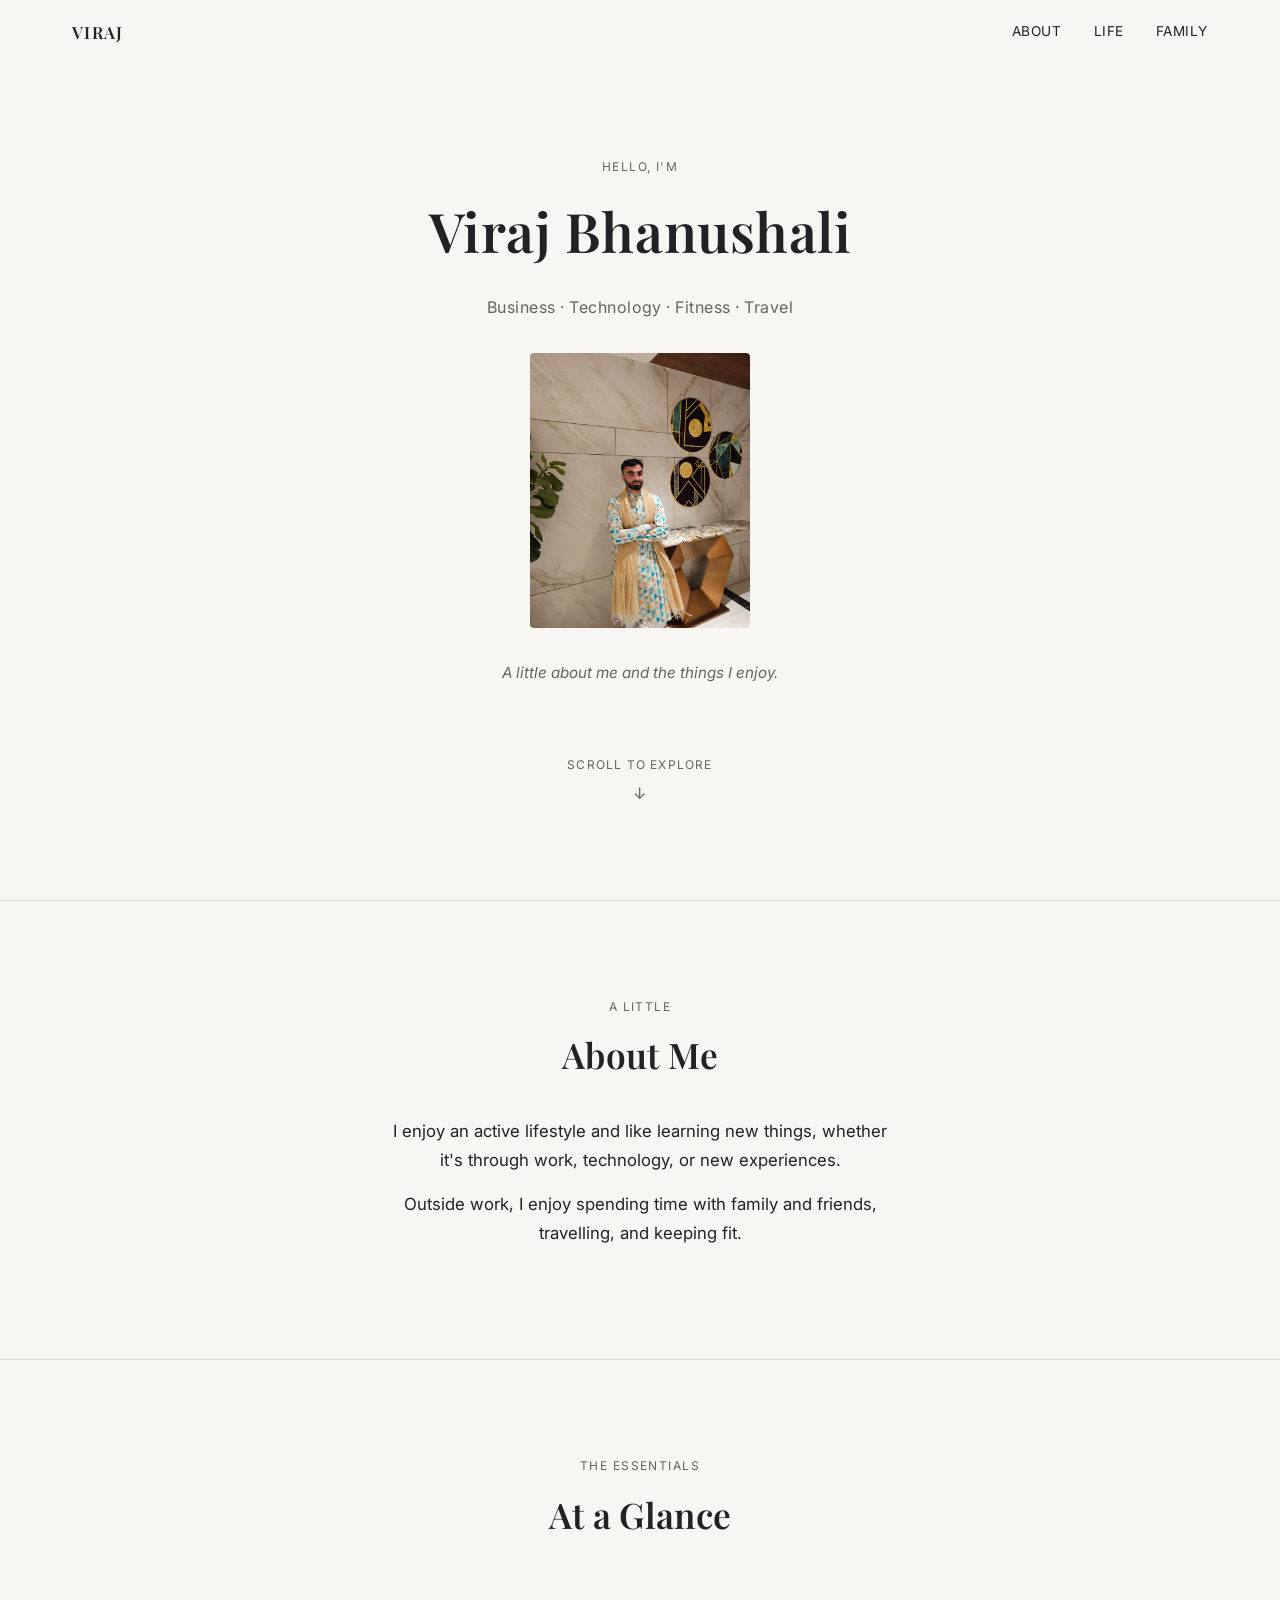
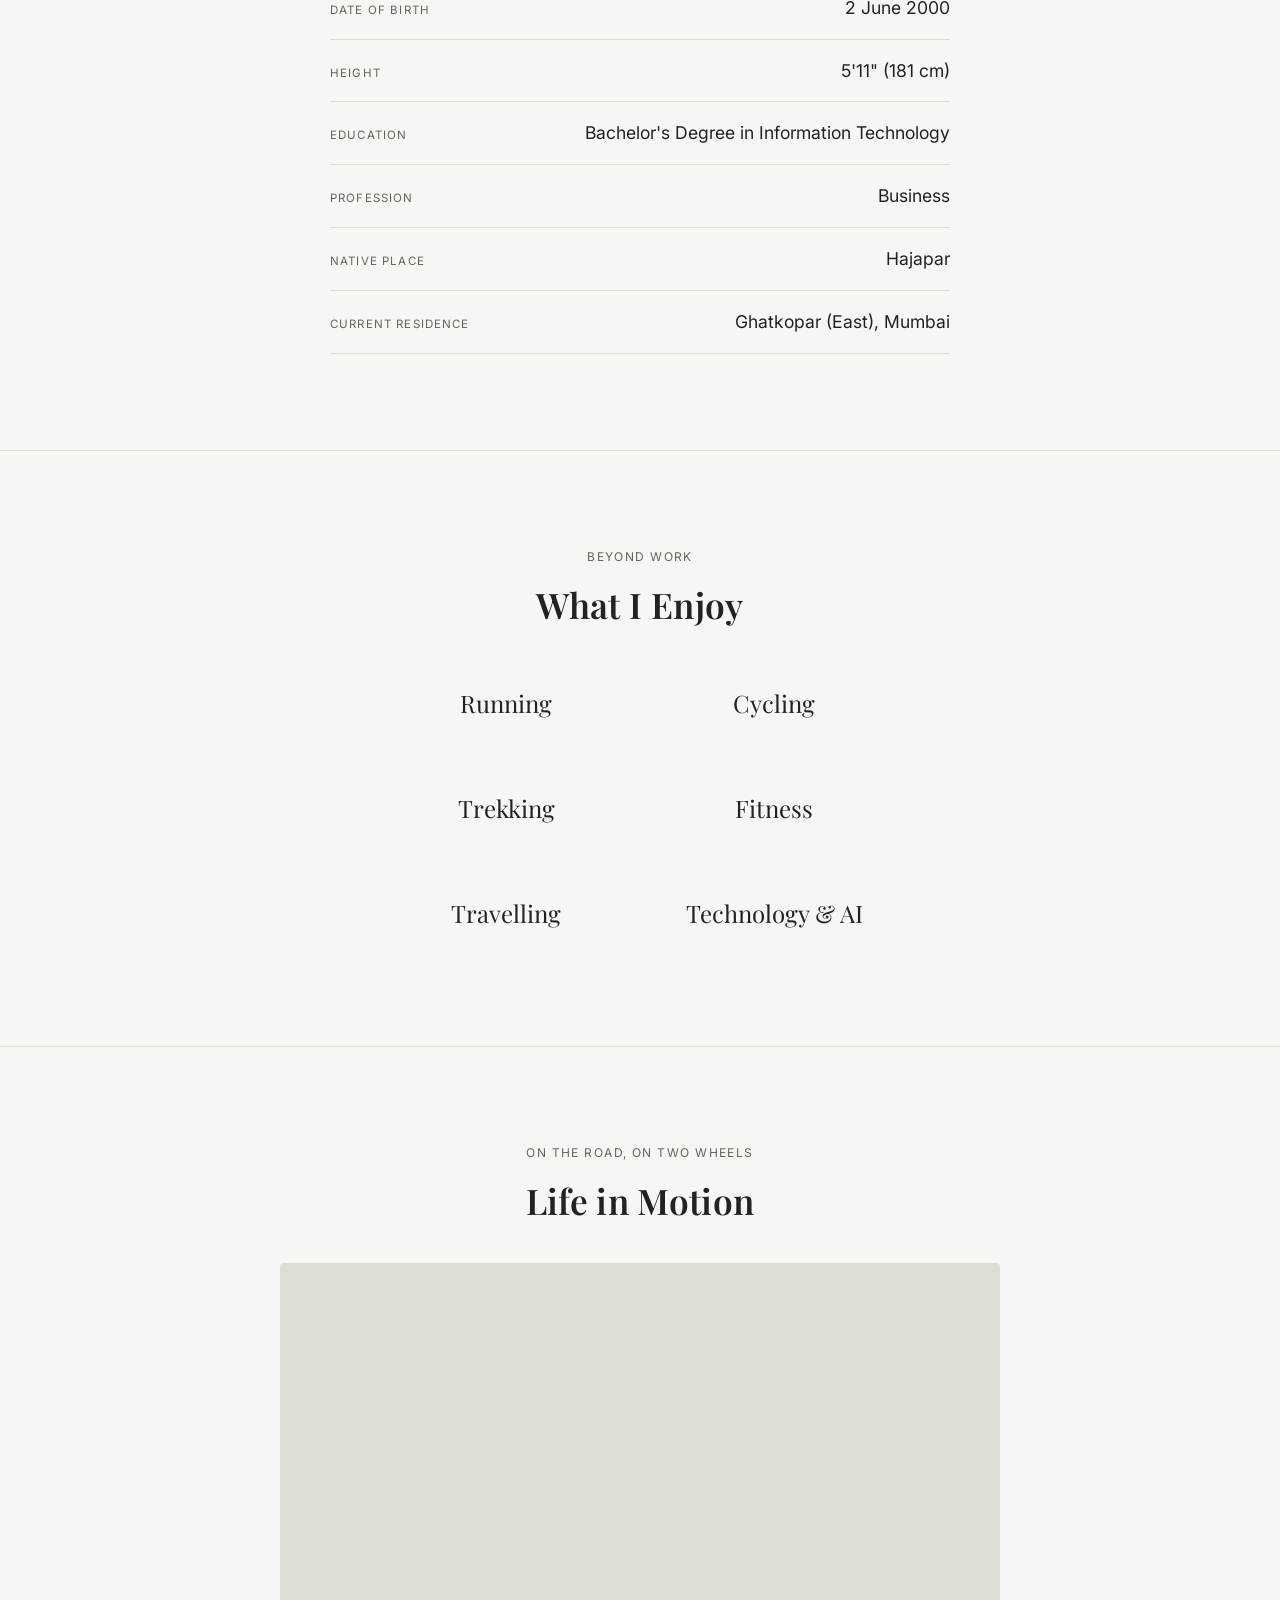
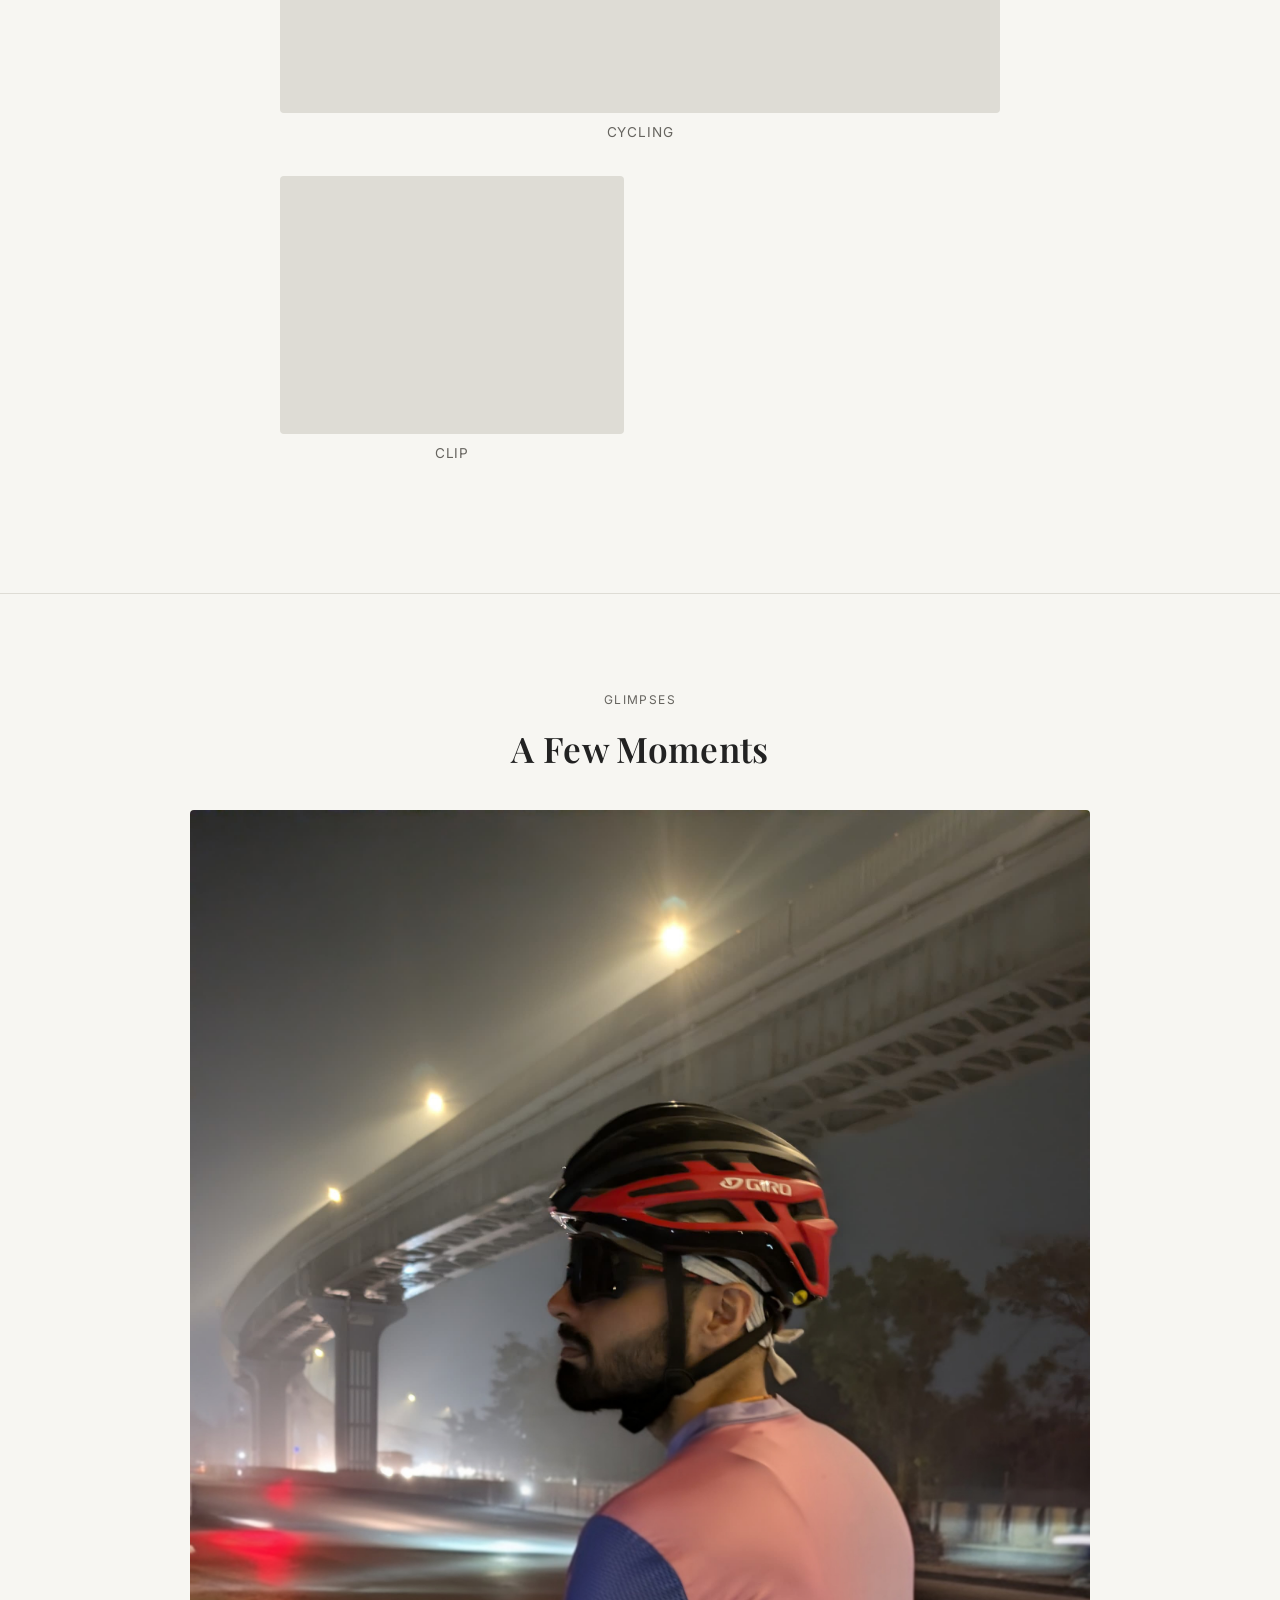
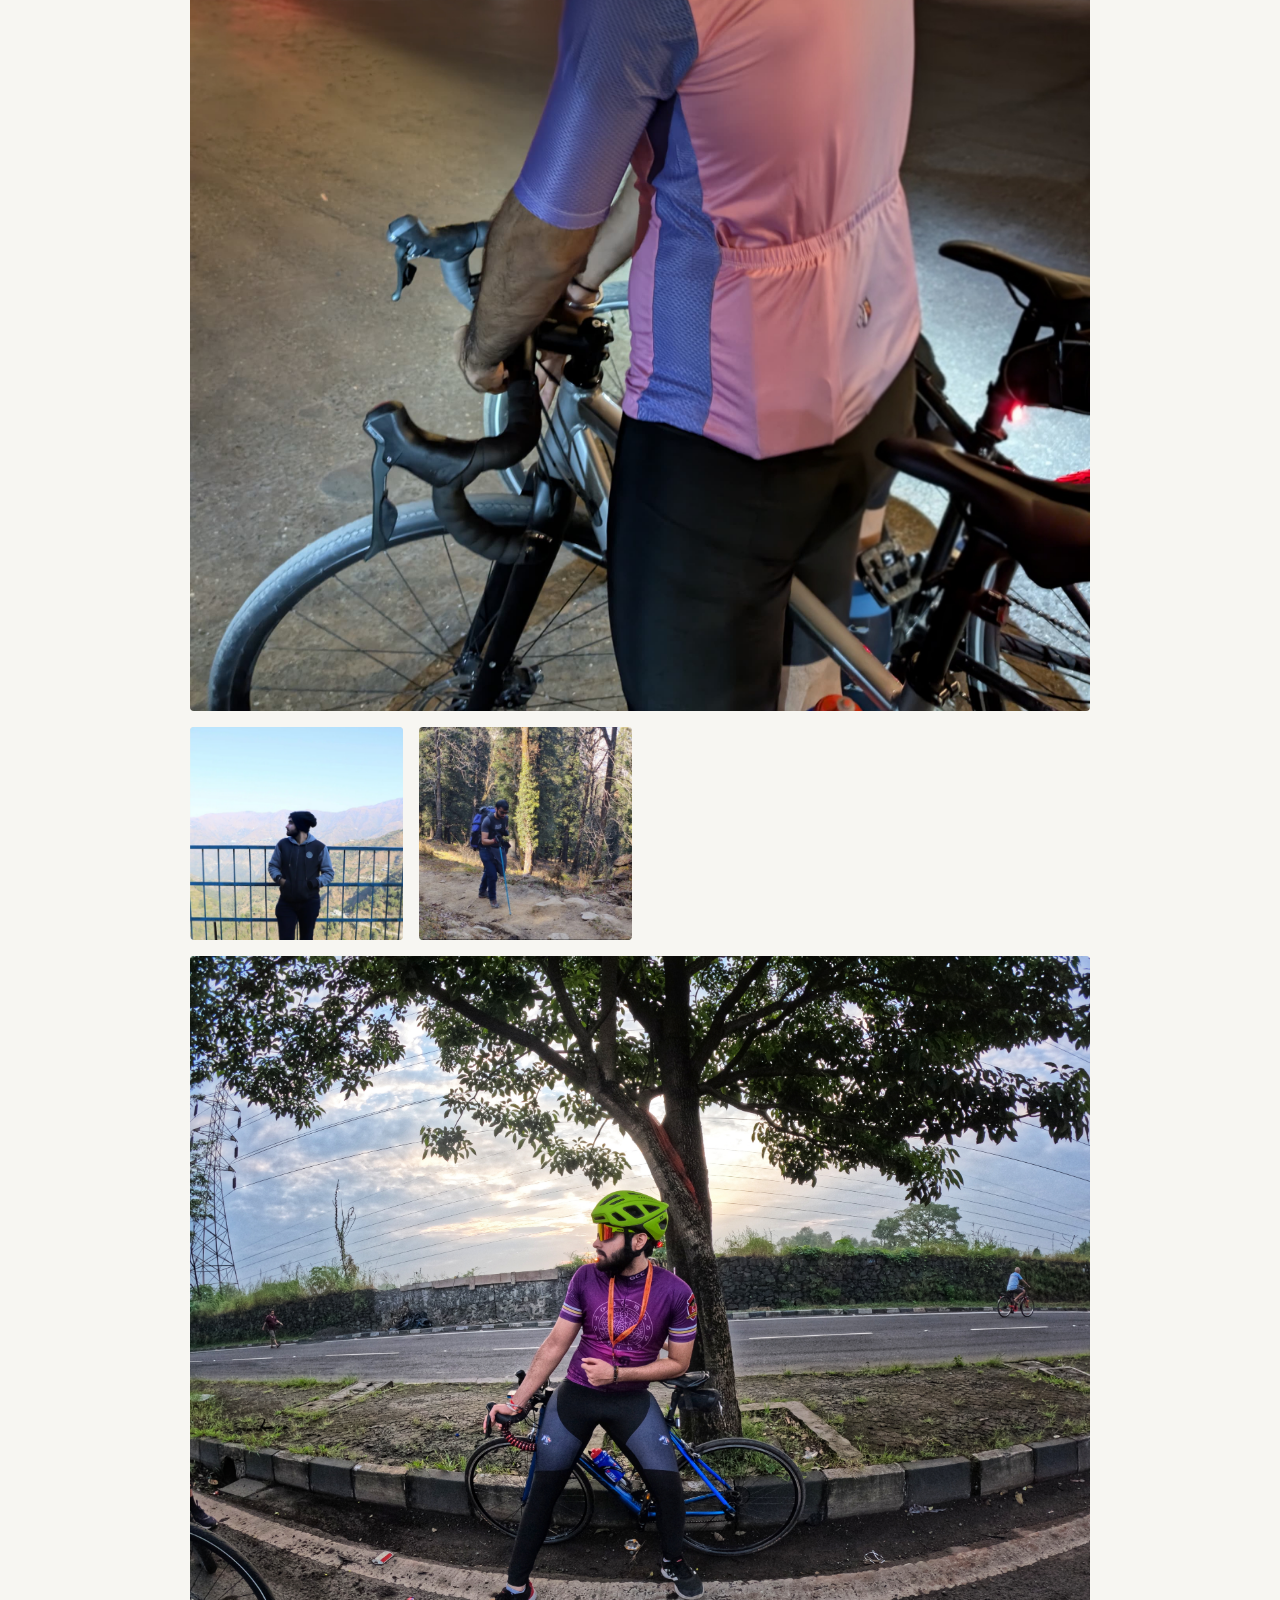
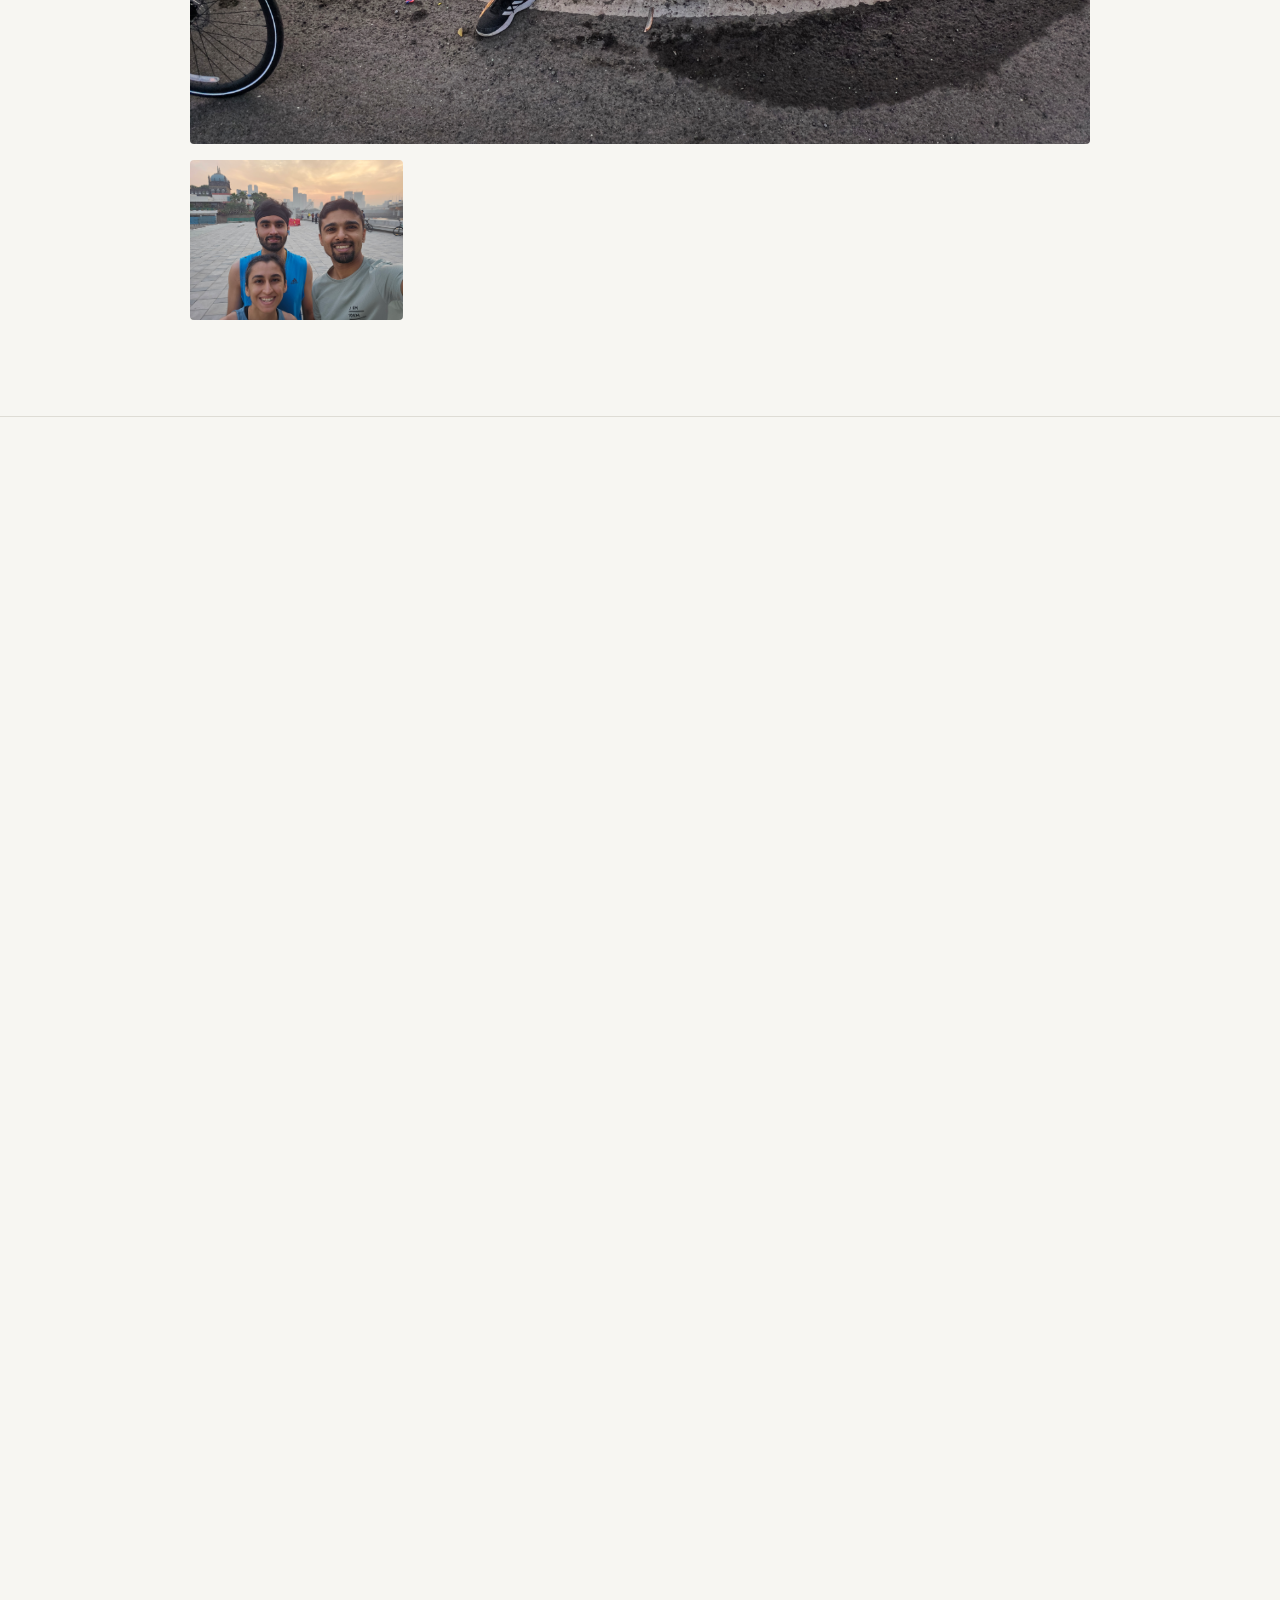
==== index.html @ 055133f6 "Add personal profile site with visitor logging functionality - Created index.html for the main struc" ====
<!DOCTYPE html>
<html lang="en">
<head>
<meta charset="UTF-8">
<meta name="viewport" content="width=device-width, initial-scale=1.0">
<title>Viraj Bhanushali</title>
<meta name="description" content="Viraj Bhanushali — a little about me, what I enjoy, and my family.">

<!-- Google Fonts -->
<link rel="preconnect" href="https://fonts.googleapis.com">
<link rel="preconnect" href="https://fonts.gstatic.com" crossorigin>
<link href="https://fonts.googleapis.com/css2?family=Playfair+Display:wght@500;600;700&family=Inter:wght@400;500;600&display=swap" rel="stylesheet">

<link rel="stylesheet" href="style.css">
</head>
<body>

<!-- ================= NAV ================= -->
<header class="nav" id="nav">
  <div class="nav-inner">
    <a href="#home" class="nav-name">VIRAJ</a>

    <nav class="nav-links" id="navLinks">
      <a href="#about">About</a>
      <a href="#life">Life</a>
      <a href="#family">Family</a>
    </nav>

    <button class="nav-toggle" id="navToggle" aria-label="Open menu" aria-expanded="false">
      <span></span>
      <span></span>
      <span></span>
    </button>
  </div>
</header>

<main>

  <!-- ================= HERO ================= -->
  <section class="hero" id="home">
    <div class="hero-inner fade-in">
      <p class="eyebrow">Hello, I'm</p>
      <h1>Viraj Bhanushali</h1>
      <p class="hero-tagline">Business &middot; Technology &middot; Fitness &middot; Travel</p>

      <div class="hero-photo">
        <img src="assets/images/File_004.jpg" alt="Viraj " loading="eager">
      </div>

      <p class="hero-subline">A little about me and the things I enjoy.</p>

      <a href="#about" class="scroll-cue" aria-label="Scroll to explore">
        <span>Scroll to explore</span>
        <span class="scroll-arrow">&#8595;</span>
      </a>
    </div>
  </section>

  <!-- ================= ABOUT ME ================= -->
  <section class="section about" id="about">
    <div class="section-inner narrow fade-in">
      <p class="eyebrow">A little</p>
      <h2>About Me</h2>

      <p class="about-text">
        I enjoy an active lifestyle and like learning new things, whether it's through
        work, technology, or new experiences.
      </p>
      <p class="about-text">
        Outside work, I enjoy spending time with family and friends, travelling, and
        keeping fit.
      </p>
    </div>
  </section>

  <!-- ================= AT A GLANCE ================= -->
  <section class="section glance" id="glance">
    <div class="section-inner fade-in">
      <p class="eyebrow">The essentials</p>
      <h2>At a Glance</h2>

      <dl class="glance-list">
        <div class="glance-row">
          <dt>Date of Birth</dt>
          <dd>2 June 2000</dd>
        </div>
        <div class="glance-row">
          <dt>Height</dt>
          <dd>5'11" (181 cm)</dd>
        </div>
        <div class="glance-row">
          <dt>Education</dt>
          <dd>Bachelor's Degree in Information Technology</dd>
        </div>
        <div class="glance-row">
          <dt>Profession</dt>
          <dd>Business</dd>
        </div>
        <div class="glance-row">
          <dt>Native Place</dt>
          <dd>Hajapar</dd>
        </div>
        <div class="glance-row">
          <dt>Current Residence</dt>
          <dd>Ghatkopar (East), Mumbai</dd>
        </div>
      </dl>
    </div>
  </section>

  <!-- ================= WHAT I ENJOY ================= -->
  <section class="section enjoy" id="enjoy">
    <div class="section-inner fade-in">
      <p class="eyebrow">Beyond work</p>
      <h2>What I Enjoy</h2>

      <ul class="enjoy-grid">
        <li>Running</li>
        <li>Cycling</li>
        <li>Trekking</li>
        <li>Fitness</li>
        <li>Travelling</li>
        <li>Technology &amp; AI</li>
      </ul>
    </div>
  </section>

  <!-- ================= LIFE IN MOTION ================= -->
  <section class="section life" id="life">
    <div class="section-inner fade-in">
      <p class="eyebrow">On the road, on two wheels</p>
      <h2>Life in Motion</h2>

      <div class="video-featured">
        <video class="video-player" muted loop playsinline preload="metadata"
               poster="assets/images/moment-1.jpg">
          <source src="assets/videos/File_016.mp4" type="video/mp4">
        </video>
      </div>
      <p class="video-caption">Cycling</p>

      <div class="video-grid">
        <div class="video-item">
          <video class="video-player" muted loop playsinline preload="metadata"
                 poster="assets/images/moment-2.jpg">
            <source src="assets/videos/File_008.mp4" type="video/mp4">
          </video>
          <p class="video-caption"> Clip</p>
        </div>
        <!-- <div class="video-item">
          <video class="video-player" muted loop playsinline preload="metadata"
                 poster="assets/images/moment-3.jpg">
            <source src="assets/videos/cycling-3.mp4" type="video/mp4">
          </video>
          <p class="video-caption">Ride / Clip</p>
        </div> -->
      </div>
    </div>
  </section>

  <!-- ================= A FEW MOMENTS ================= -->
  <section class="section moments" id="moments">
    <div class="section-inner fade-in">
      <p class="eyebrow">Glimpses</p>
      <h2>A Few Moments</h2>

      <div class="moments-grid">
        <div class="moment moment-large">
          <img src="assets/images/File_013.jpg" alt="A moment from cycling" loading="lazy">
        </div>
        <div class="moment">
          <img src="assets/images/File_014.jpg" alt="A moment" loading="lazy">
        </div>
        <div class="moment">
          <img src="assets/images/File_015.jpg" alt="A moment from trekking" loading="lazy">
        </div>
        <div class="moment moment-wide">
          <img src="assets/images/File_009.jpeg" alt="A moment from cycling" loading="lazy">
        </div>
        <div class="moment">
          <img src="assets/images/File_003.jpg" alt="A moment" loading="lazy">
        </div>
        <!-- <div class="moment">
          <img src="assets/images/moment-6.jpg" alt="A moment" loading="lazy">
        </div> -->
      </div>
    </div>
  </section>

  <!-- ================= FAMILY ================= -->
  <section class="section family" id="family">
    <div class="section-inner narrow fade-in">
      <p class="eyebrow">The people I come from</p>
      <h2>Family</h2>

      <div class="family-photo">
        <img src="assets/images/File_012.jpg" alt="With my siblings" loading="lazy">
      </div>

      <div class="family-group">
        <p class="family-label">Parents</p>
        <p class="family-name">Rajendra Monji Hurbada</p>
        <p class="family-relation">Father</p>
        <p class="family-name">Rupal Rajendra Hurbada</p>
        <p class="family-relation">Mother</p>
      </div>

      <div class="family-group">
        <p class="family-label">Siblings</p>
        <p class="family-name">Dr. Vidhi Navin Shridhar</p>
        <p class="family-relation">Elder Sister</p>
        <p class="family-name">Captain Navin Sridhar</p>
        <p class="family-relation">Brother In Law</p>
        <p class="family-name">Viral Rajendra Bhanushali</p>
        <p class="family-relation">Twin Brother</p>
      </div>

      <!-- <div class="family-photo family-photo-small">
        <img src="assets/images/siblings-2.jpg" alt="With my siblings" loading="lazy">
      </div> -->
    </div>
  </section>

  <!-- ================= FAMILY BACKGROUND ================= -->
  <section class="section background" id="background">
    <div class="section-inner narrow fade-in">
      <p class="eyebrow">Roots</p>
      <h2>Family Background</h2>

      <div class="background-group">
        <p class="family-label">Paternal Grandfather</p>
        <p class="family-name">Monji Meghji Hurbada</p>
      </div>

      <div class="background-group">
        <p class="family-label">Maternal Grandfather</p>
        <p class="family-name">Kantibhai Jethabhai Dama</p>
        <p class="family-relation">(Jakhaw)</p>
      </div>
    </div>
  </section>

</main>

<!-- ================= CLOSING ================= -->
<footer class="closing" id="closing">
  <div class="section-inner narrow fade-in">
    <p class="closing-name">Viraj Hurbada</p>
    <p class="closing-tagline">Business &middot; Technology &middot; Fitness</p>
    <p class="closing-thanks">Thank you for visiting.</p>
  </div>
</footer>

<script src="script.js"></script>
</body>
</html>
---- style.css ----
/* ==========================================================================
   Viraj Hurbada — personal profile site
   Palette, type and spacing follow the brief exactly: warm off-white,
   charcoal text, muted olive accent, Playfair Display + Inter.
   ========================================================================== */

:root {
  --bg: #F7F6F2;
  --text-primary: #222222;
  --text-secondary: #66645F;
  --border: #DEDCD5;
  --accent: #6F7565;

  --font-heading: 'Playfair Display', serif;
  --font-body: 'Inter', sans-serif;

  --max-width: 1200px;
  --max-width-narrow: 680px;

  --space-xs: 0.5rem;
  --space-sm: 1rem;
  --space-md: 2rem;
  --space-lg: 4rem;
  --space-xl: 6rem;
}

* {
  box-sizing: border-box;
}

html {
  scroll-behavior: smooth;
}

body {
  margin: 0;
  overflow-x: hidden;
  background: var(--bg);
  color: var(--text-primary);
  font-family: var(--font-body);
  font-size: 16px;
  line-height: 1.7;
  -webkit-font-smoothing: antialiased;
}

img, video {
  max-width: 100%;
  display: block;
}

a {
  color: inherit;
  text-decoration: none;
}

h1, h2, h3 {
  font-family: var(--font-heading);
  font-weight: 600;
  margin: 0;
  letter-spacing: 0.01em;
}

.eyebrow {
  font-family: var(--font-body);
  font-size: 0.75rem;
  letter-spacing: 0.12em;
  text-transform: uppercase;
  color: var(--text-secondary);
  margin: 0 0 var(--space-xs);
}

.section-inner {
  max-width: var(--max-width);
  margin: 0 auto;
  padding: var(--space-xl) var(--space-md);
  text-align: center;
}

.section-inner.narrow {
  max-width: var(--max-width-narrow);
}

/* Respect reduced motion preference */
@media (prefers-reduced-motion: reduce) {
  html { scroll-behavior: auto; }
  .fade-in { opacity: 1 !important; transform: none !important; }
}

/* ==========================================================================
   Fade-in on scroll
   ========================================================================== */

.fade-in {
  opacity: 0;
  transform: translateY(16px);
  transition: opacity 0.8s ease, transform 0.8s ease;
}

.fade-in.is-visible {
  opacity: 1;
  transform: none;
}

/* ==========================================================================
   Navigation
   ========================================================================== */

.nav {
  position: fixed;
  top: 0;
  left: 0;
  right: 0;
  z-index: 100;
  background: transparent;
  border-bottom: 1px solid transparent;
  transition: background 0.3s ease, border-color 0.3s ease;
}

.nav.is-scrolled {
  background: rgba(247, 246, 242, 0.92);
  backdrop-filter: blur(6px);
  border-bottom: 1px solid var(--border);
}

.nav-inner {
  max-width: var(--max-width);
  margin: 0 auto;
  padding: 1.1rem max(var(--space-md), env(safe-area-inset-right)) 1.1rem max(var(--space-md), env(safe-area-inset-left));
  display: flex;
  align-items: center;
  justify-content: space-between;
}

.nav-name {
  font-family: var(--font-heading);
  font-weight: 600;
  font-size: 1.05rem;
  letter-spacing: 0.08em;
}

.nav-links {
  display: none;
  gap: var(--space-md);
  font-size: 0.85rem;
  letter-spacing: 0.04em;
  text-transform: uppercase;
}

.nav-links a {
  transition: color 0.2s ease;
}

.nav-links a:hover,
.nav-links a:focus-visible {
  color: var(--accent);
}

.nav-toggle {
  width: 44px;
  height: 44px;
  background: none;
  border: none;
  cursor: pointer;
  padding: 0.7rem 0.6rem;
  display: flex;
  flex-direction: column;
  gap: 5px;
}

.nav-toggle span {
  width: 22px;
  height: 1.5px;
  background: var(--text-primary);
  display: block;
  transition: transform 0.25s ease, opacity 0.25s ease;
}

.nav-toggle.is-open span:nth-child(1) {
  transform: translateY(6.5px) rotate(45deg);
}
.nav-toggle.is-open span:nth-child(2) {
  opacity: 0;
}
.nav-toggle.is-open span:nth-child(3) {
  transform: translateY(-6.5px) rotate(-45deg);
}

.nav-links.is-open {
  display: flex;
  position: absolute;
  top: 100%;
  left: 0;
  right: 0;
  flex-direction: column;
  gap: 0;
  background: var(--bg);
  border-bottom: 1px solid var(--border);
  padding: var(--space-sm) var(--space-md) var(--space-md);
}

.nav-links.is-open a {
  padding: 0.75rem 0;
  border-bottom: 1px solid var(--border);
}

.nav-links.is-open a:last-child {
  border-bottom: none;
}

@media (min-width: 768px) {
  .nav-links {
    display: flex;
    position: static;
    background: none;
    border: none;
    padding: 0;
  }
  .nav-toggle {
    display: none;
  }
}

/* ==========================================================================
   Hero
   ========================================================================== */

.hero {
  min-height: 100vh;
  min-height: 100svh;
  display: flex;
  align-items: center;
  justify-content: center;
  padding: calc(var(--space-xl) + 2rem) var(--space-md) var(--space-lg);
  scroll-margin-top: 0;
}

.hero-inner {
  max-width: 560px;
  text-align: center;
}

.hero-inner h1 {
  font-size: clamp(2.4rem, 6vw, 3.4rem);
  margin: var(--space-xs) 0 var(--space-sm);
}

.hero-tagline {
  color: var(--text-secondary);
  font-size: 1rem;
  letter-spacing: 0.03em;
  margin: 0 0 var(--space-md);
}

.hero-photo {
  width: min(220px, 65vw);
  margin: 0 auto var(--space-md);
  border-radius: 4px;
  overflow: hidden;
  background: var(--border);
}

.hero-photo img {
  aspect-ratio: 4 / 5;
  object-fit: cover;
  transition: transform 0.5s ease;
}

@media (hover: hover) {
  .hero-photo:hover img {
    transform: scale(1.03);
  }
}

.hero-subline {
  color: var(--text-secondary);
  font-size: 0.95rem;
  font-style: italic;
  margin: 0 0 var(--space-lg);
}

.scroll-cue {
  display: inline-flex;
  flex-direction: column;
  align-items: center;
  gap: 0.3rem;
  font-size: 0.75rem;
  letter-spacing: 0.1em;
  text-transform: uppercase;
  color: var(--text-secondary);
  transition: color 0.2s ease;
}

.scroll-cue:hover {
  color: var(--accent);
}

.scroll-arrow {
  font-size: 1rem;
  animation: bob 2.4s ease-in-out infinite;
}

@keyframes bob {
  0%, 100% { transform: translateY(0); }
  50% { transform: translateY(4px); }
}

@media (prefers-reduced-motion: reduce) {
  .scroll-arrow { animation: none; }
}

/* ==========================================================================
   Generic section
   ========================================================================== */

.section {
  border-top: 1px solid var(--border);
}

.section h2 {
  font-size: clamp(1.7rem, 4vw, 2.2rem);
  margin-bottom: var(--space-md);
}

.about-text {
  color: var(--text-primary);
  font-size: 1.05rem;
  max-width: 46ch;
  margin: 0 auto var(--space-sm);
}

/* ==========================================================================
   At a Glance
   ========================================================================== */

.glance-list {
  max-width: 620px;
  margin: 0 auto;
  text-align: left;
}

.glance-row {
  display: flex;
  flex-direction: column;
  gap: 0.15rem;
  padding: var(--space-sm) 0;
  border-bottom: 1px solid var(--border);
}

.glance-row dt {
  font-size: 0.72rem;
  letter-spacing: 0.1em;
  text-transform: uppercase;
  color: var(--text-secondary);
}

.glance-row dd {
  margin: 0;
  font-size: 1.1rem;
}

@media (min-width: 640px) {
  .glance-row {
    flex-direction: row;
    align-items: baseline;
    justify-content: space-between;
    gap: var(--space-md);
  }
  .glance-row dt {
    flex: 0 0 auto;
  }
  .glance-row dd {
    text-align: right;
  }
}

/* ==========================================================================
   What I Enjoy
   ========================================================================== */

.enjoy-grid {
  list-style: none;
  margin: 0 auto;
  padding: 0;
  max-width: 520px;
  display: grid;
  grid-template-columns: repeat(2, 1fr);
  gap: var(--space-md) var(--space-sm);
}

.enjoy-grid li {
  font-family: var(--font-heading);
  font-size: clamp(1.1rem, 3vw, 1.5rem);
  padding: var(--space-sm) 0;
  transition: color 0.2s ease;
  cursor: default;
}

@media (hover: hover) {
  .enjoy-grid li:hover {
    color: var(--accent);
  }
}

/* ==========================================================================
   Life in Motion
   ========================================================================== */

.video-featured {
  max-width: 720px;
  margin: 0 auto;
  border-radius: 4px;
  overflow: hidden;
  background: var(--border);
}

.video-featured video {
  width: 100%;
  aspect-ratio: 16 / 10;
  object-fit: cover;
}

.video-caption {
  color: var(--text-secondary);
  font-size: 0.85rem;
  letter-spacing: 0.06em;
  text-transform: uppercase;
  margin: var(--space-xs) 0 var(--space-md);
}

.video-grid {
  max-width: 720px;
  margin: var(--space-sm) auto 0;
  display: grid;
  grid-template-columns: 1fr;
  gap: var(--space-md);
}

.video-item video {
  width: 100%;
  aspect-ratio: 4 / 3;
  object-fit: cover;
  border-radius: 4px;
  background: var(--border);
}

@media (min-width: 640px) {
  .video-grid {
    grid-template-columns: 1fr 1fr;
  }
}

/* ==========================================================================
   A Few Moments (asymmetrical grid)
   ========================================================================== */

.moments-grid {
  max-width: 900px;
  margin: 0 auto;
  display: grid;
  grid-template-columns: 1fr 1fr;
  gap: var(--space-sm);
}

.moment {
  overflow: hidden;
  border-radius: 4px;
  background: var(--border);
}

.moment img {
  display: block;
  width: 100%;
  height: auto;
  transition: transform 0.5s ease;
}

@media (hover: hover) {
  .moment:hover img {
    transform: scale(1.04);
  }
}

.moment-large {
  grid-column: span 2;
}

.moment-wide {
  grid-column: span 2;
}

@media (min-width: 640px) {
  .moments-grid {
    grid-template-columns: repeat(4, 1fr);
  }
  .moment-large {
    grid-column: span 4;
  }
  .moment-wide {
    grid-column: span 4;
  }
}

/* ==========================================================================
   Family
   ========================================================================== */

.family-photo {
  max-width: 480px;
  margin: 0 auto var(--space-lg);
  border-radius: 4px;
  overflow: hidden;
  background: var(--border);
}

.family-photo img {
  aspect-ratio: 4 / 3;
  object-fit: cover;
}

.family-photo-small {
  max-width: 360px;
  margin-top: var(--space-lg);
  margin-bottom: 0;
}

.family-group {
  margin-bottom: var(--space-lg);
}

.family-group:last-of-type {
  margin-bottom: 0;
}

.family-label,
.background-group .family-label {
  font-size: 0.72rem;
  letter-spacing: 0.12em;
  text-transform: uppercase;
  color: var(--accent);
  margin: 0 0 var(--space-sm);
}

.family-name {
  font-family: var(--font-heading);
  font-size: 1.3rem;
  margin: 0.6rem 0 0.1rem;
}

.family-relation {
  color: var(--text-secondary);
  font-size: 0.85rem;
  letter-spacing: 0.03em;
  margin: 0 0 var(--space-sm);
}

/* ==========================================================================
   Family Background
   ========================================================================== */

.background-group {
  margin-bottom: var(--space-md);
}

.background-group:last-child {
  margin-bottom: 0;
}

/* ==========================================================================
   Closing
   ========================================================================== */

.closing {
  border-top: 1px solid var(--border);
  padding: var(--space-lg) 0;
}

.closing-name {
  font-family: var(--font-heading);
  font-size: 1.6rem;
  margin: 0 0 var(--space-xs);
}

.closing-tagline {
  color: var(--text-secondary);
  font-size: 0.9rem;
  margin: 0 0 var(--space-md);
}

.closing-thanks {
  font-size: 0.85rem;
  font-style: italic;
  color: var(--text-secondary);
  margin: 0;
}

/* ========================================================================
   Full-screen media viewer
   ======================================================================== */

main img,
main video {
  cursor: zoom-in;
}

main img:focus-visible,
main video:focus-visible {
  outline: 2px solid var(--accent);
  outline-offset: 4px;
}

.media-viewer {
  width: 100vw;
  height: 100vh;
  max-width: none;
  max-height: none;
  padding: var(--space-md);
  border: none;
  background: rgba(20, 20, 18, 0.96);
  color: var(--bg);
}

/* Keep spacing and controls comfortable on phones and narrow tablets. */
@media (max-width: 767px) {
  .nav-inner {
    padding-top: max(0.7rem, env(safe-area-inset-top));
    padding-bottom: 0.7rem;
  }

  .nav-links.is-open {
    padding-left: max(var(--space-sm), env(safe-area-inset-left));
    padding-right: max(var(--space-sm), env(safe-area-inset-right));
  }

  .section-inner {
    padding: 4.5rem 1.25rem;
  }

  .hero {
    padding: calc(4.5rem + env(safe-area-inset-top)) 1.25rem 3.5rem;
  }

  .hero-inner h1 {
    font-size: clamp(2.1rem, 10vw, 3rem);
  }

  .hero-tagline,
  .hero-subline {
    font-size: 0.9rem;
  }

  .media-viewer {
    padding: max(1rem, env(safe-area-inset-top)) max(1rem, env(safe-area-inset-right)) max(1rem, env(safe-area-inset-bottom)) max(1rem, env(safe-area-inset-left));
  }

  .media-viewer-close {
    top: max(0.75rem, env(safe-area-inset-top));
    right: max(0.75rem, env(safe-area-inset-right));
  }
}

.media-viewer::backdrop {
  background: rgba(20, 20, 18, 0.96);
}

.media-viewer-inner {
  width: 100%;
  height: 100%;
  display: flex;
  flex-direction: column;
  align-items: center;
  justify-content: center;
  gap: var(--space-sm);
}

.media-viewer-content {
  min-width: 0;
  min-height: 0;
  max-width: 100%;
  max-height: calc(100% - 5rem);
  display: flex;
  align-items: center;
  justify-content: center;
}

.media-viewer-content img,
.media-viewer-content video {
  width: auto;
  height: auto;
  max-width: 100%;
  max-height: 100%;
  object-fit: contain;
}

.media-viewer-content video {
  cursor: default;
}

.media-viewer-close {
  position: absolute;
  top: var(--space-sm);
  right: var(--space-sm);
  width: 2.5rem;
  height: 2.5rem;
  border: 1px solid rgba(247, 246, 242, 0.5);
  border-radius: 50%;
  background: transparent;
  color: var(--bg);
  font-size: 1.7rem;
  line-height: 1;
  cursor: pointer;
}

.media-viewer-close:hover,
.media-viewer-close:focus-visible {
  background: var(--bg);
  color: var(--text-primary);
}

.media-viewer-status,
.media-viewer-note {
  margin: 0;
  color: rgba(247, 246, 242, 0.78);
  font-size: 0.75rem;
  text-align: center;
}

.media-viewer-status {
  min-height: 1.25em;
  color: #f0c36a;
}

.media-viewer-note {
  max-width: 36rem;
}
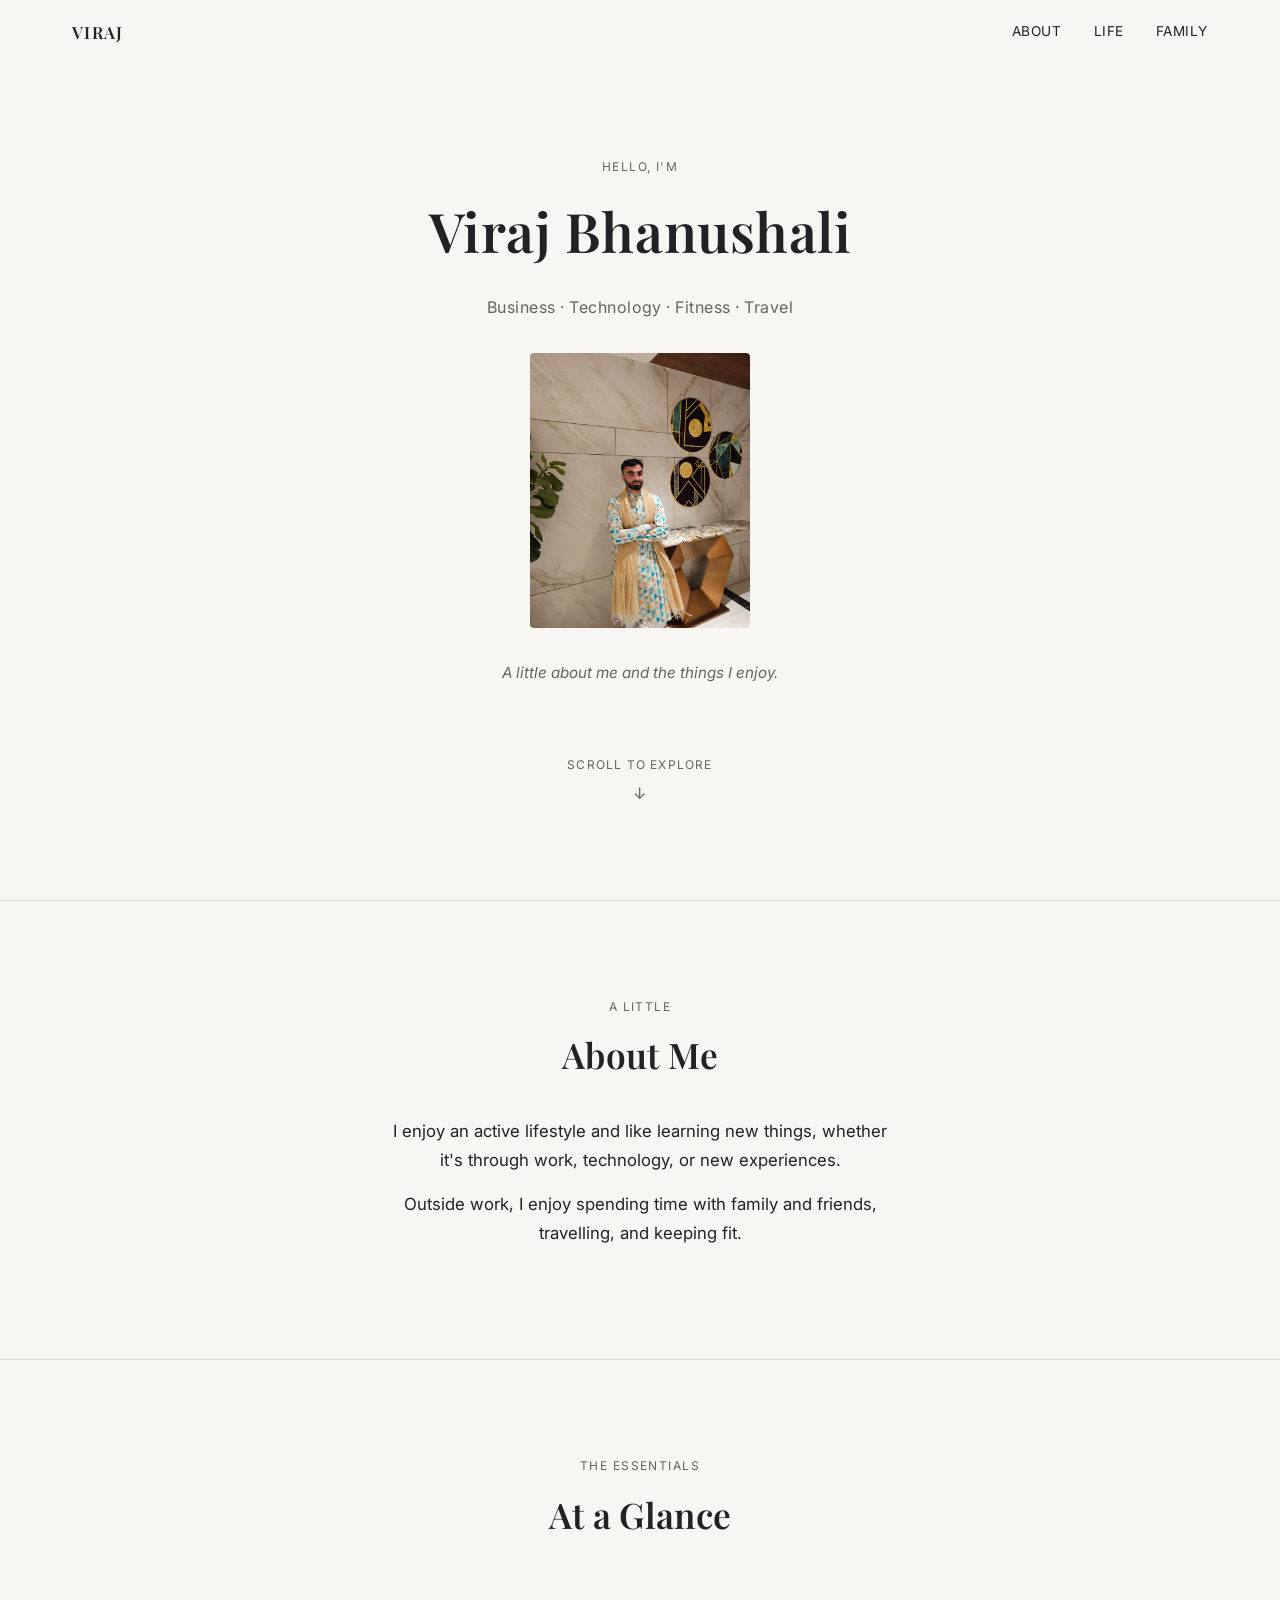
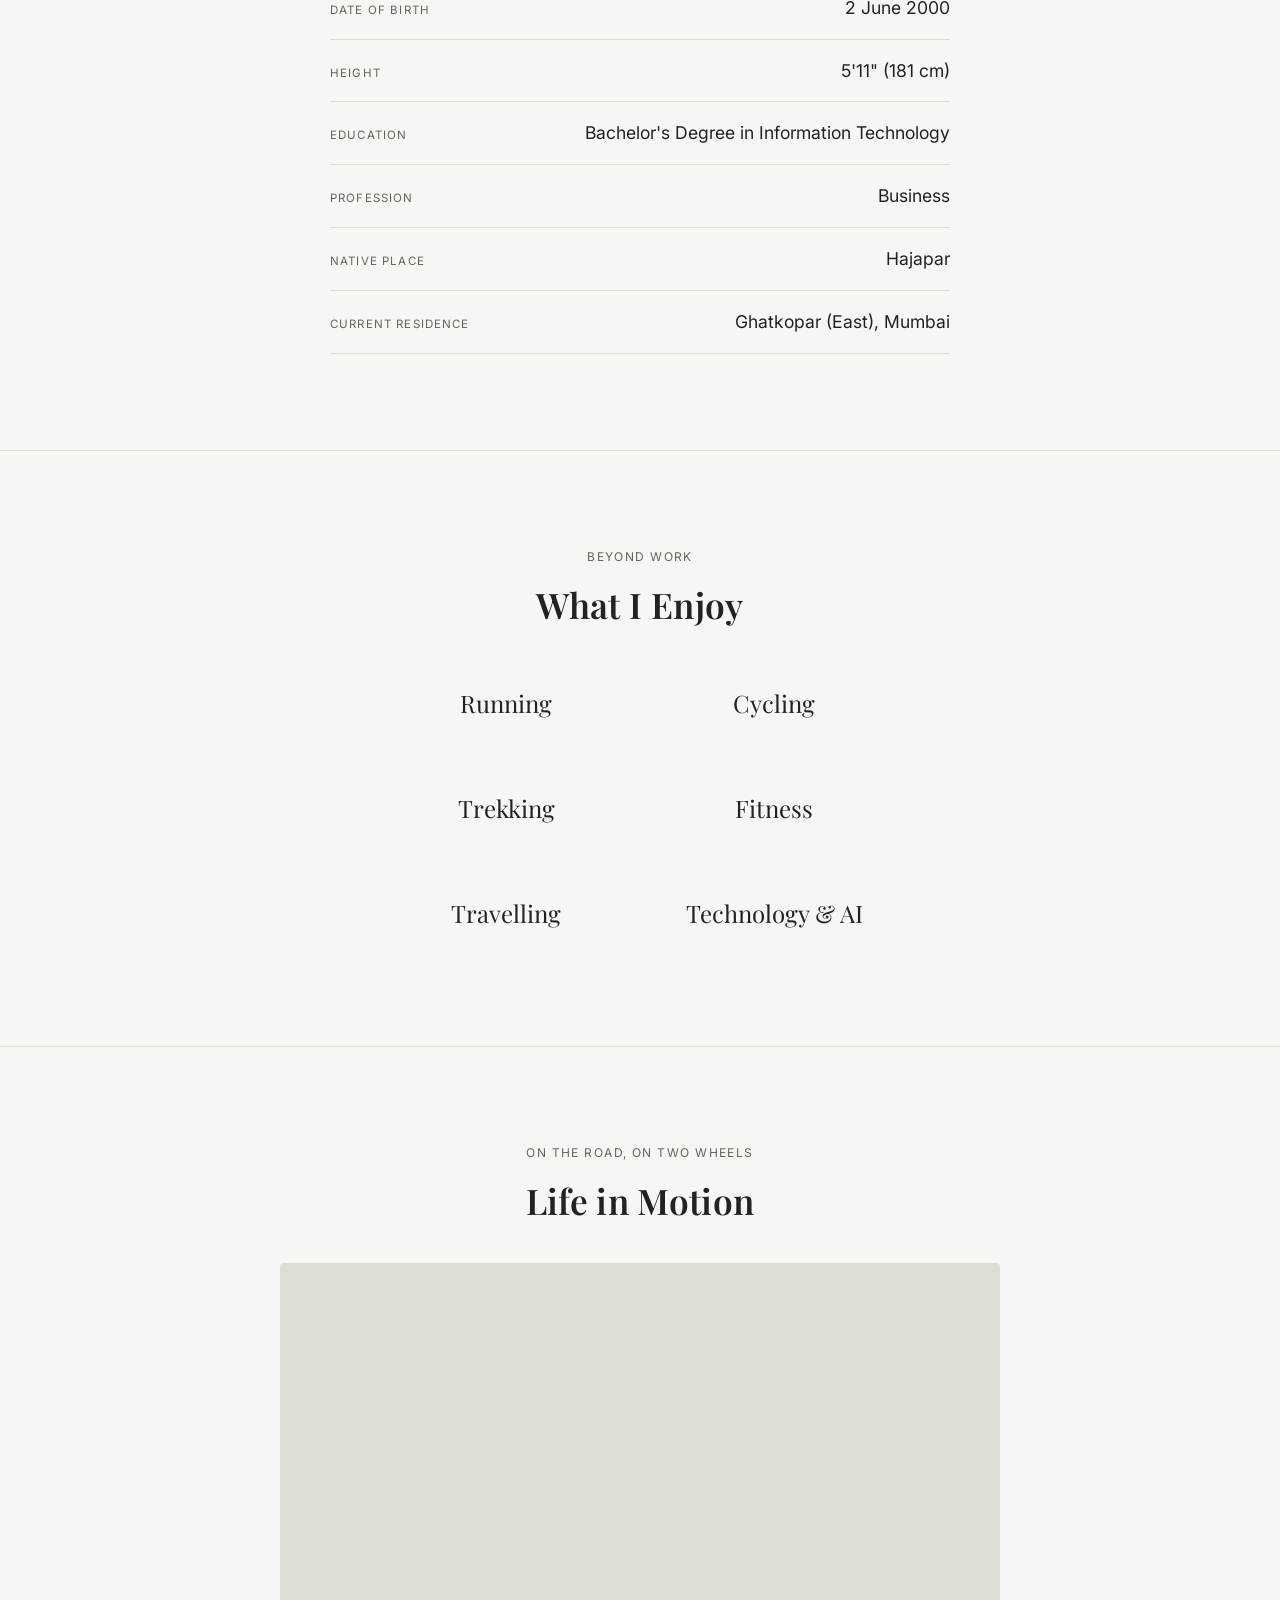
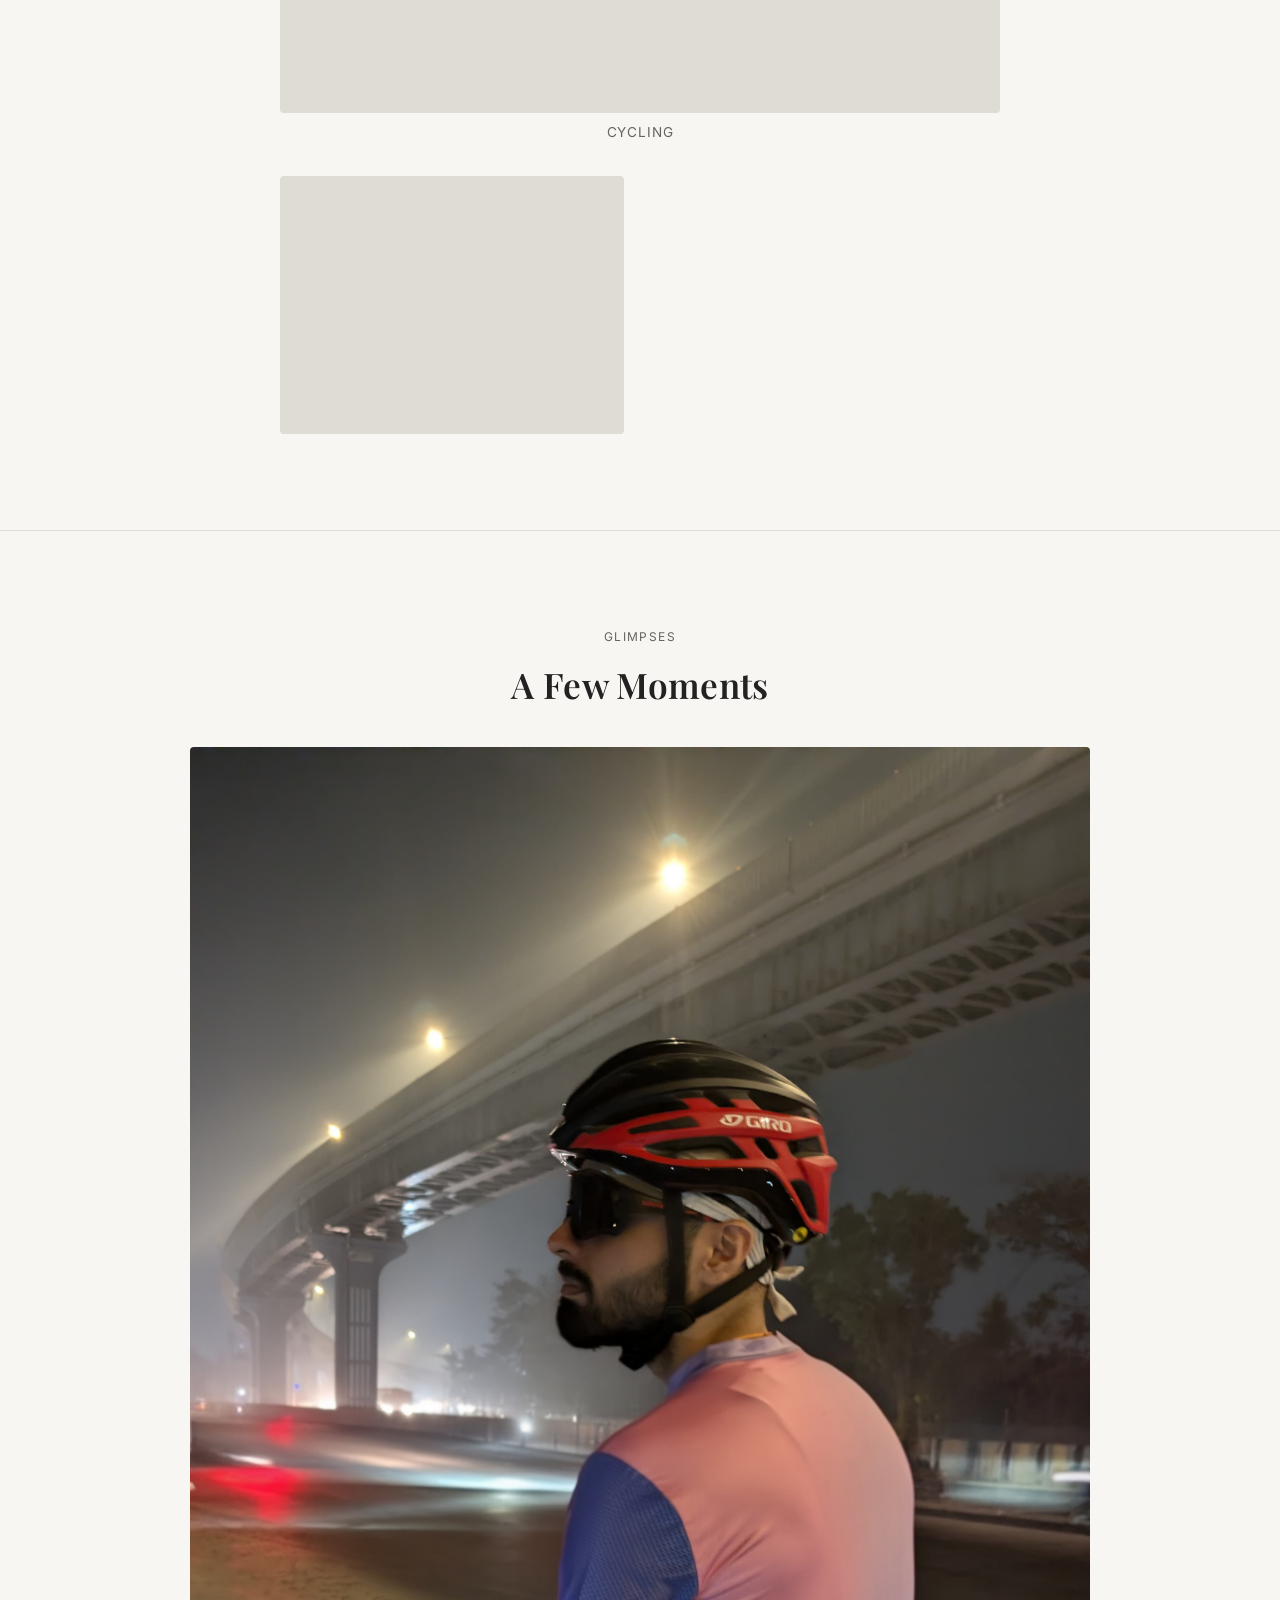
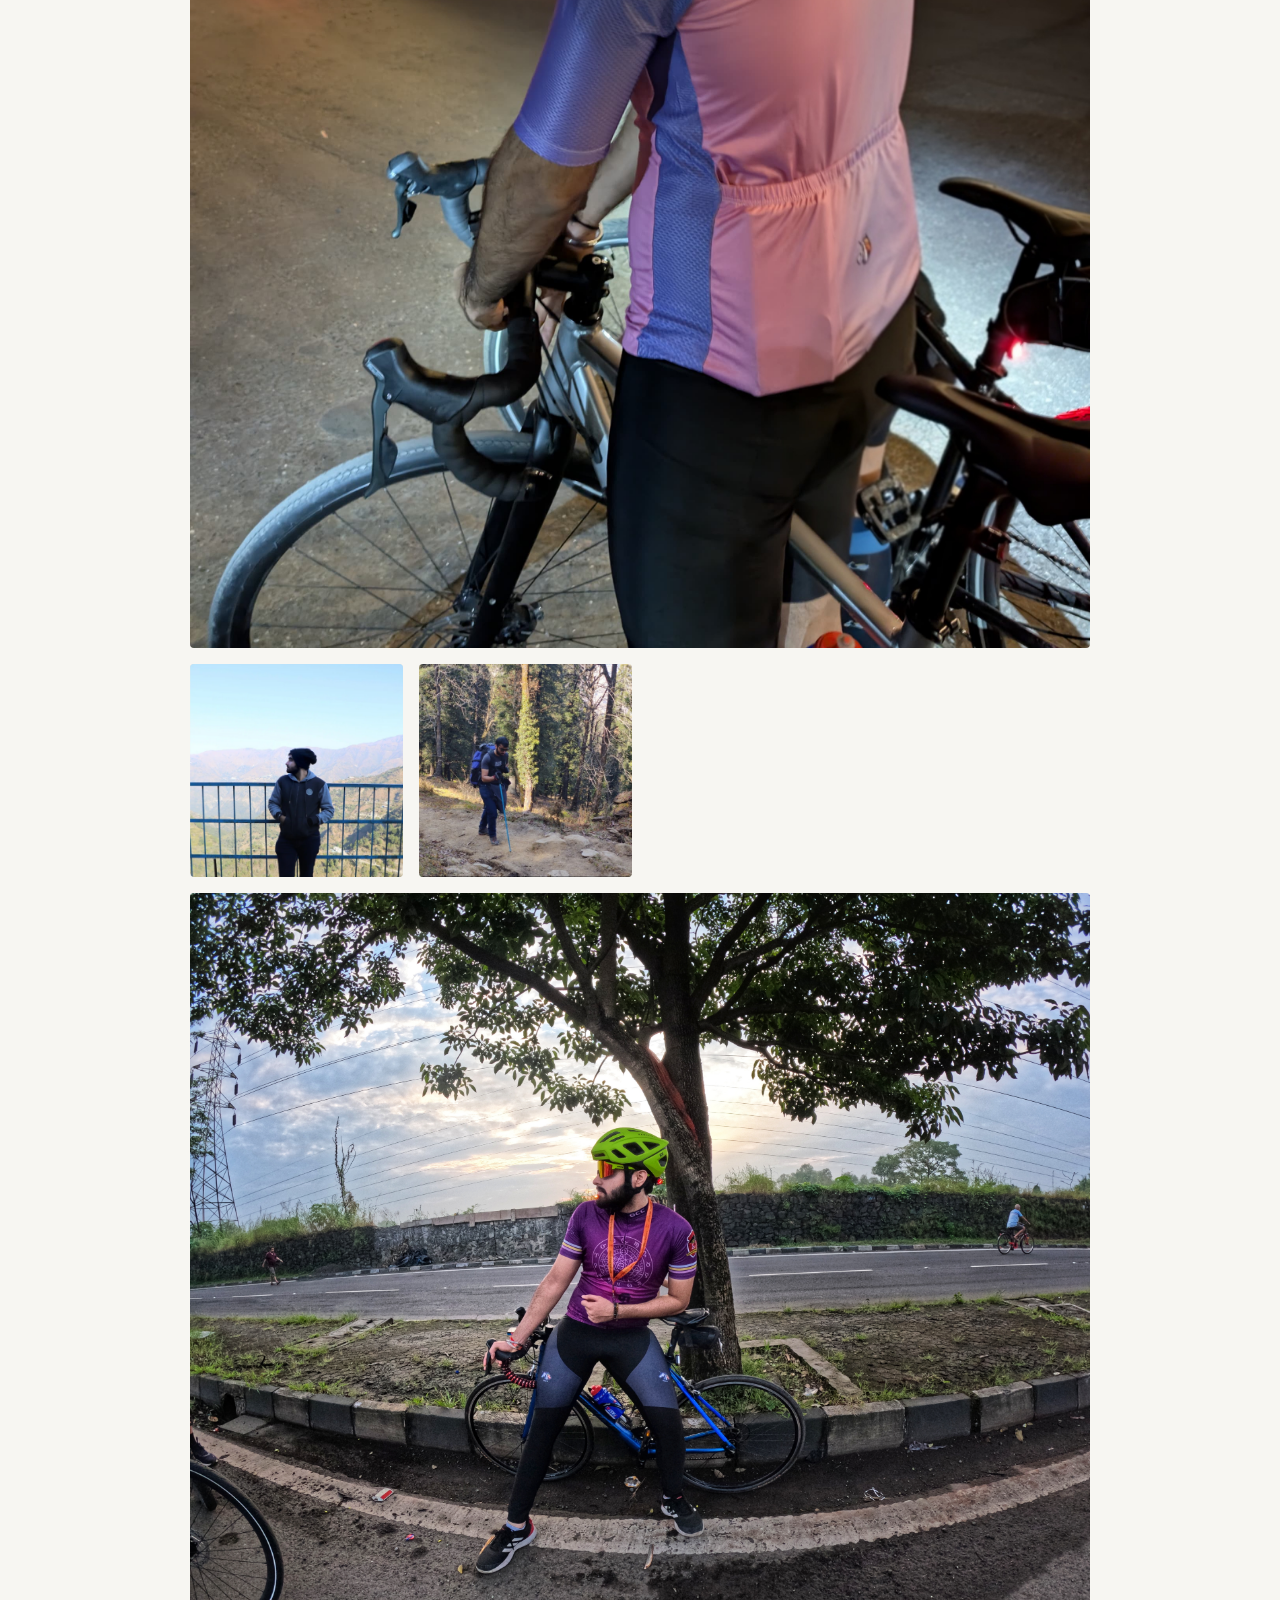
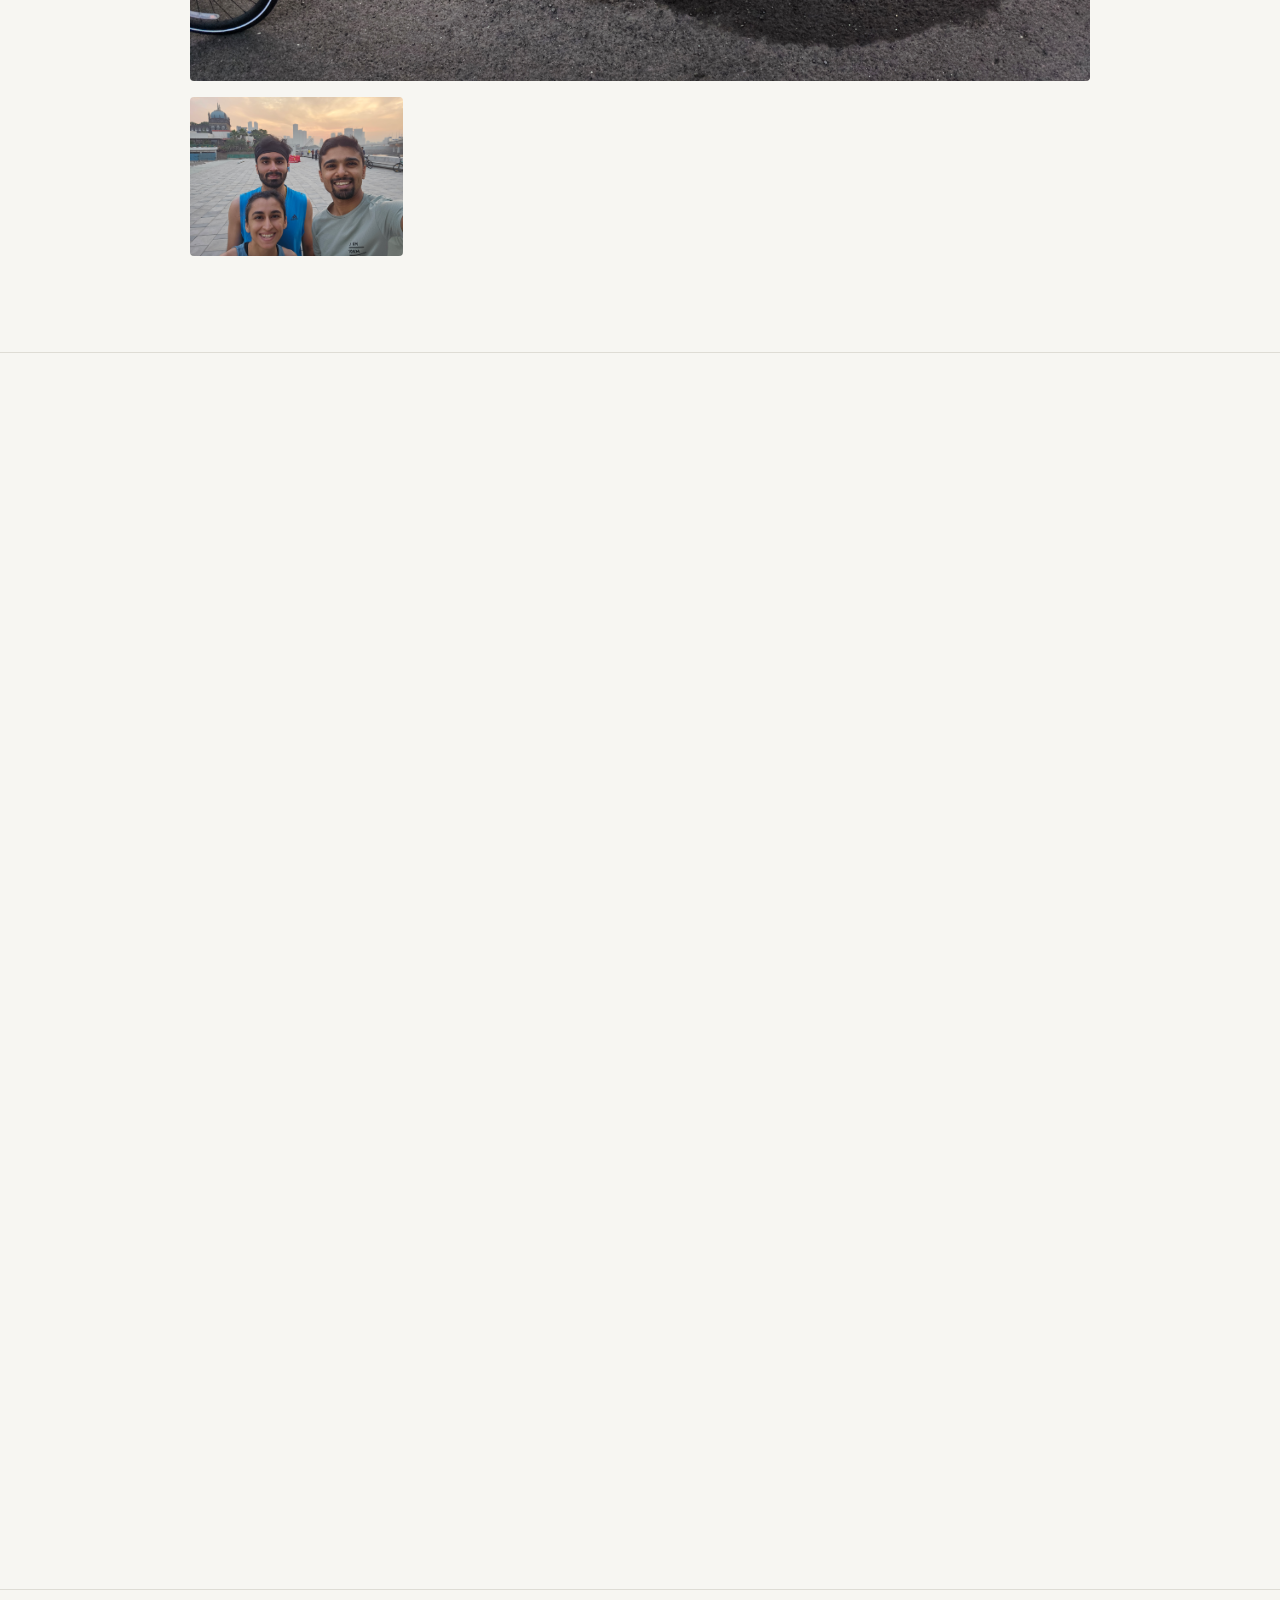
==== commit 8d8b7ce3: "mend" ====
--- a/index.html
+++ b/index.html
@@ -145,7 +145,7 @@
                  poster="assets/images/moment-2.jpg">
             <source src="assets/videos/File_008.mp4" type="video/mp4">
           </video>
-          <p class="video-caption"> Clip</p>
+          <!-- <p class="video-caption"> Clip</p> -->
         </div>
         <!-- <div class="video-item">
           <video class="video-player" muted loop playsinline preload="metadata"
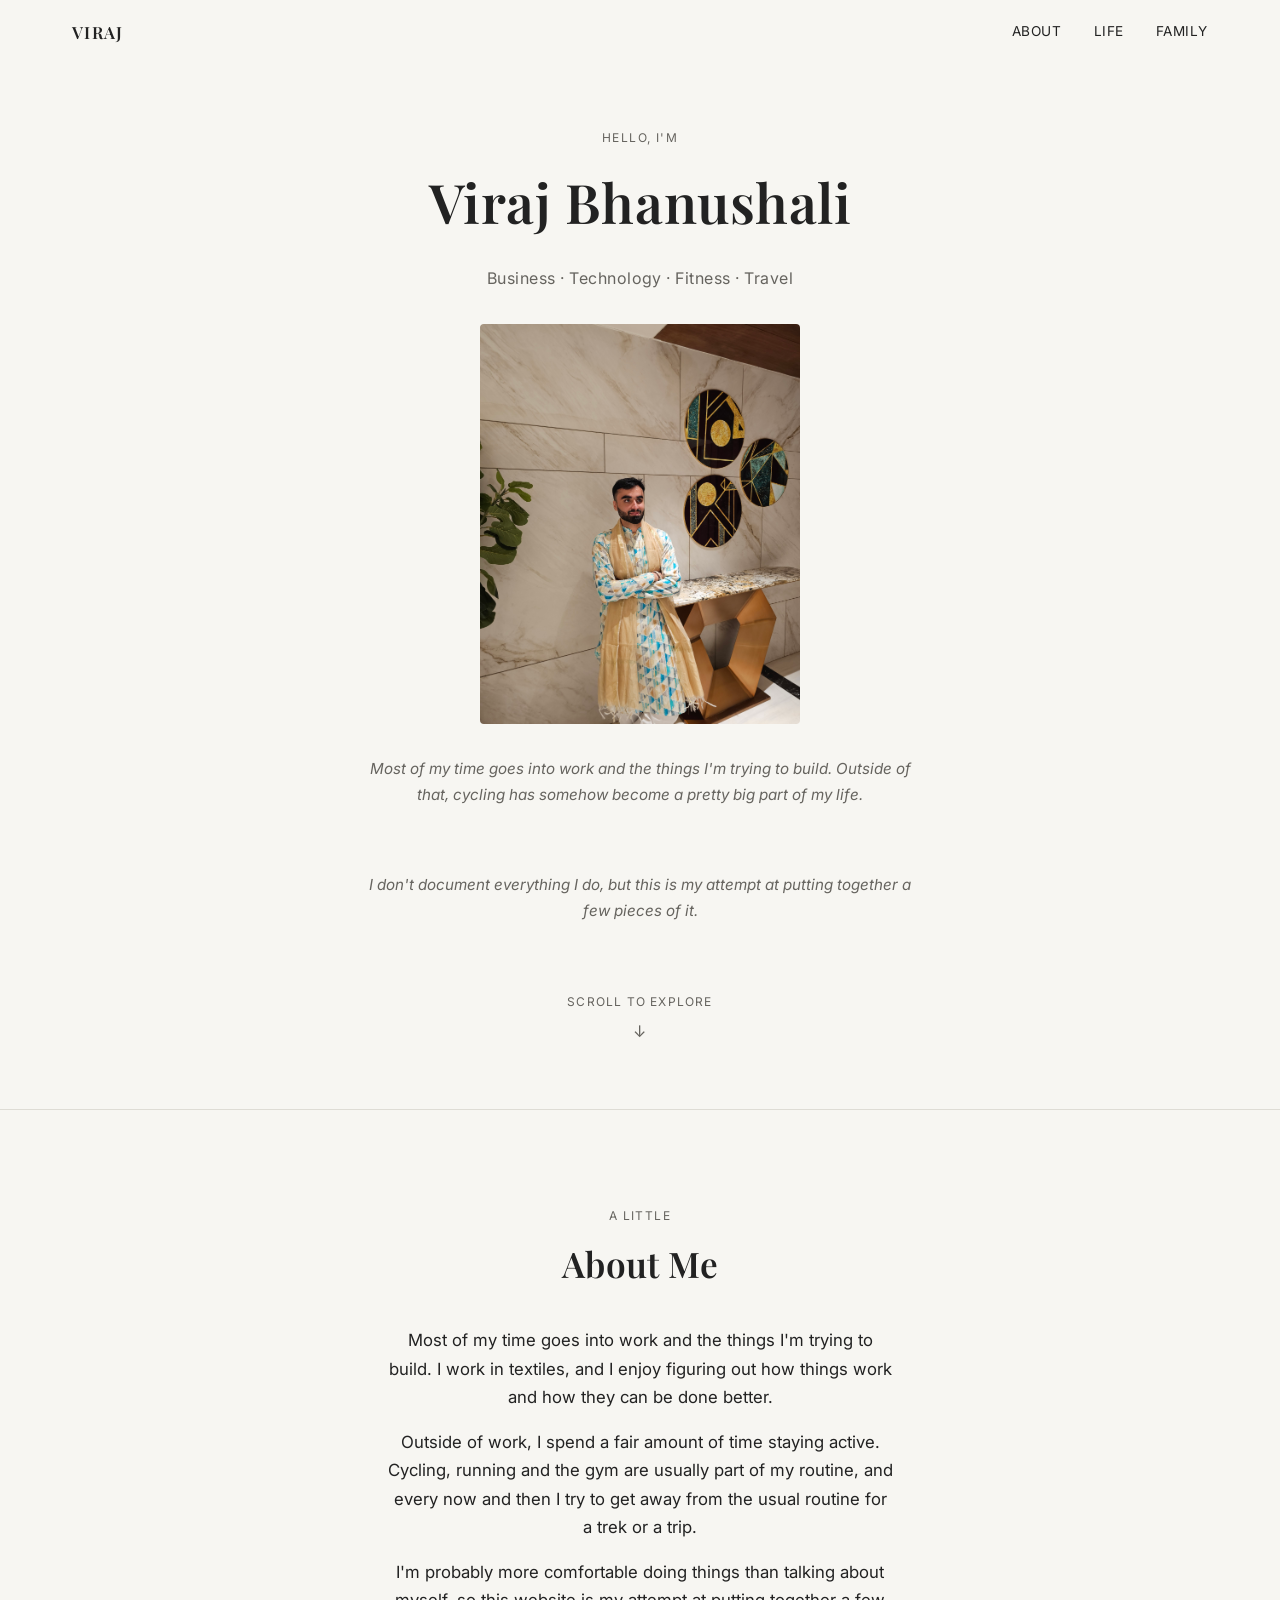
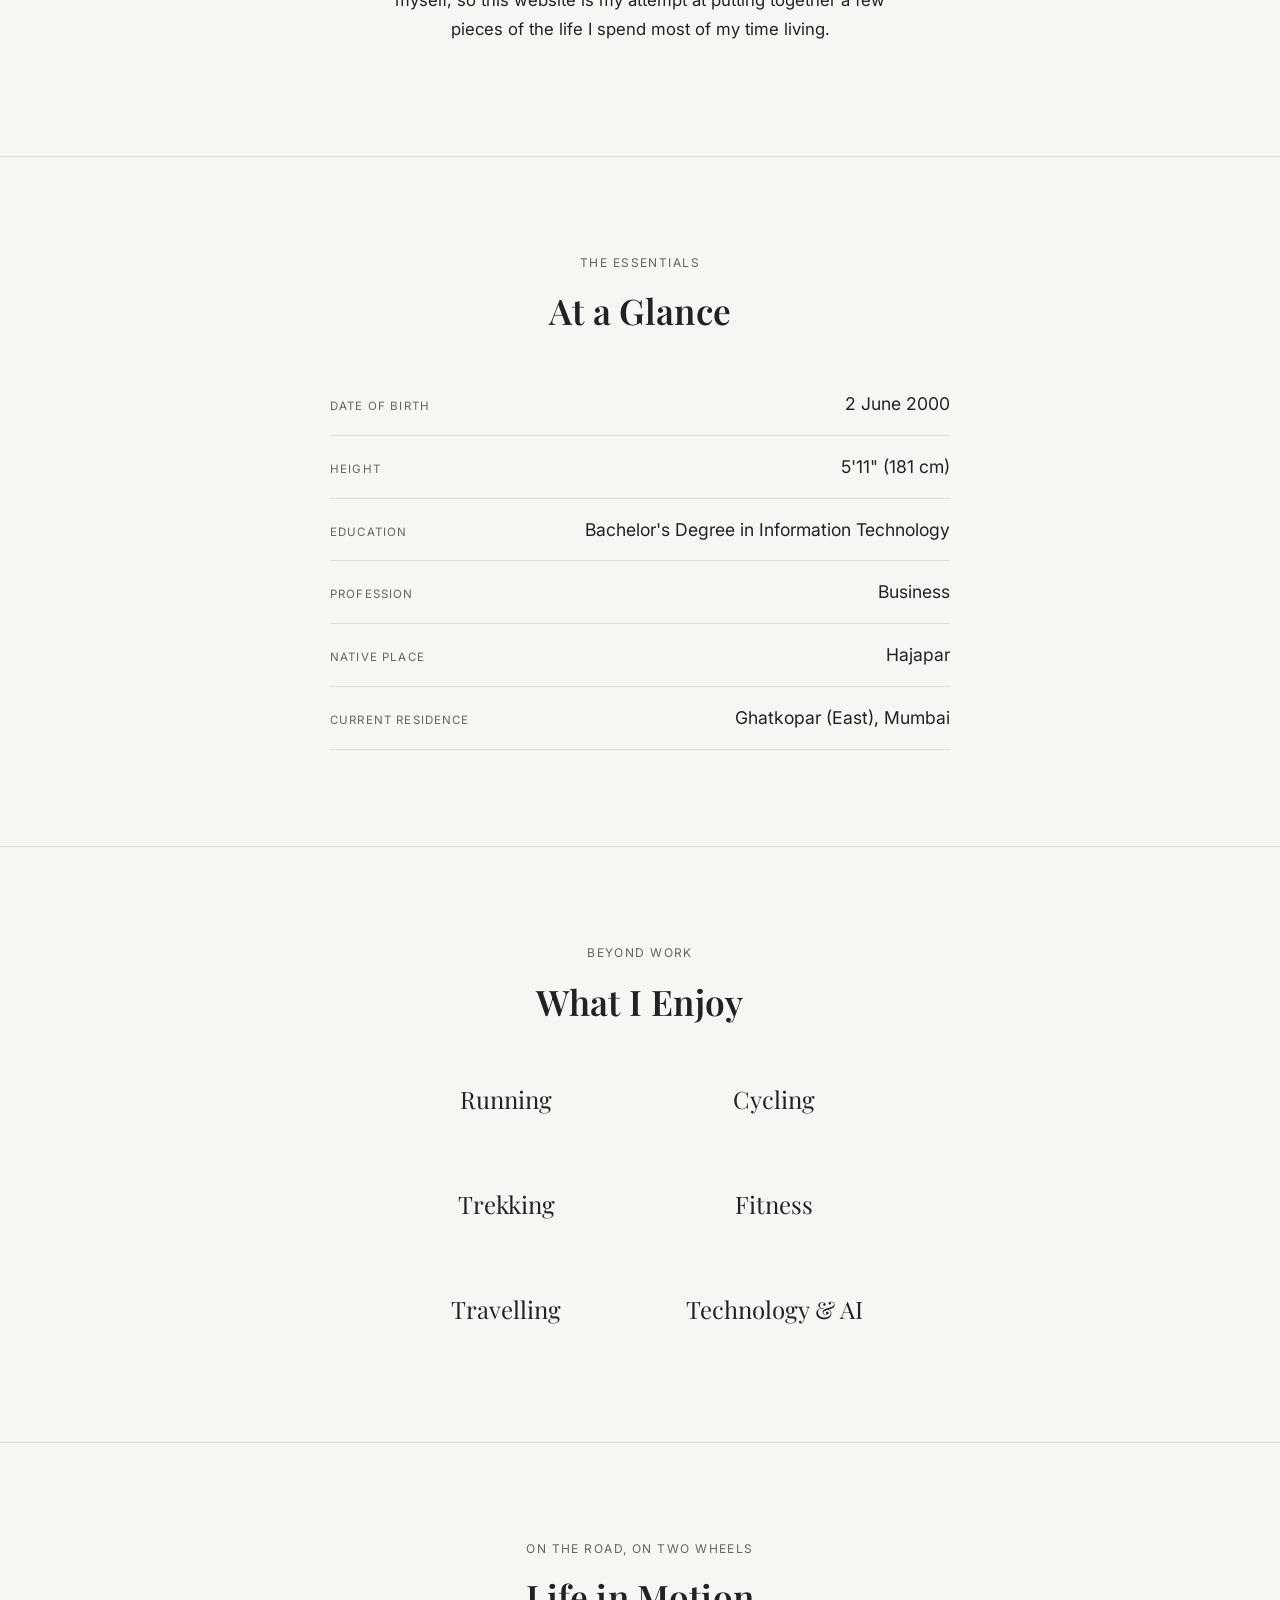
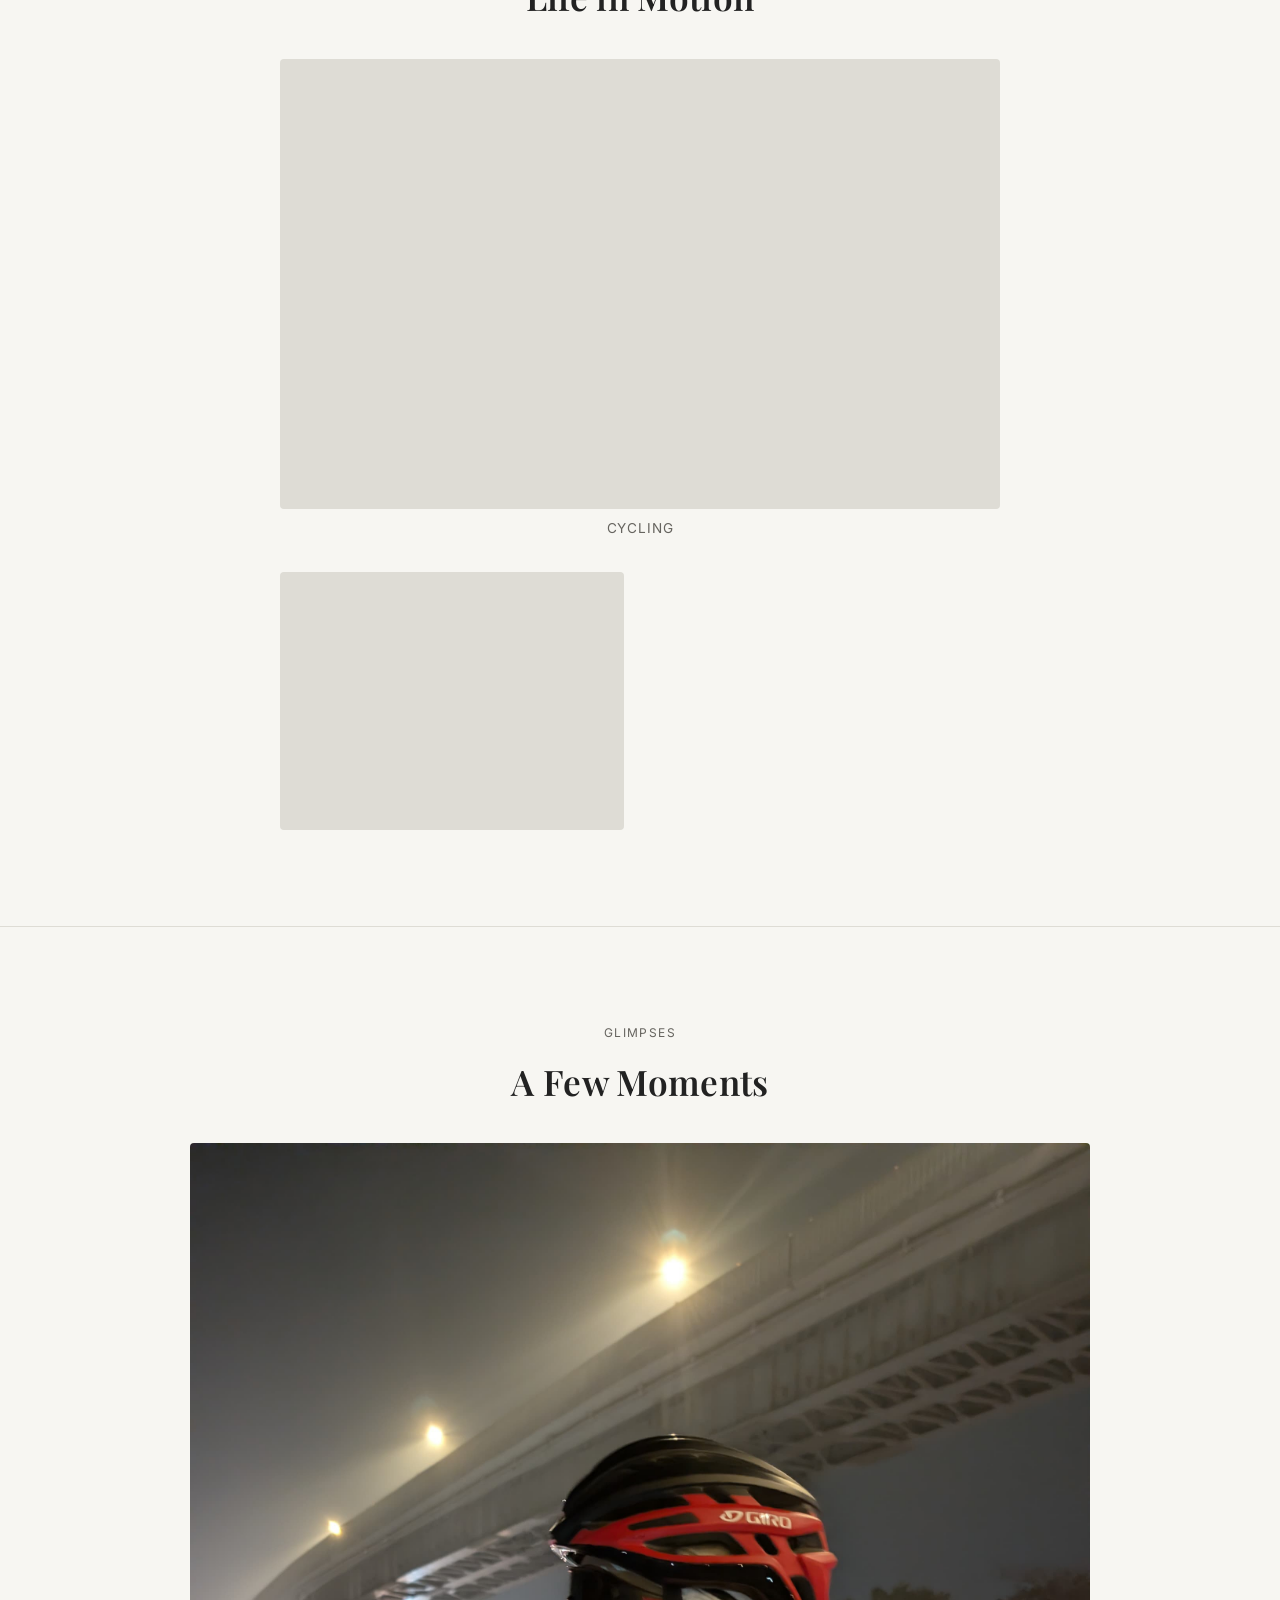
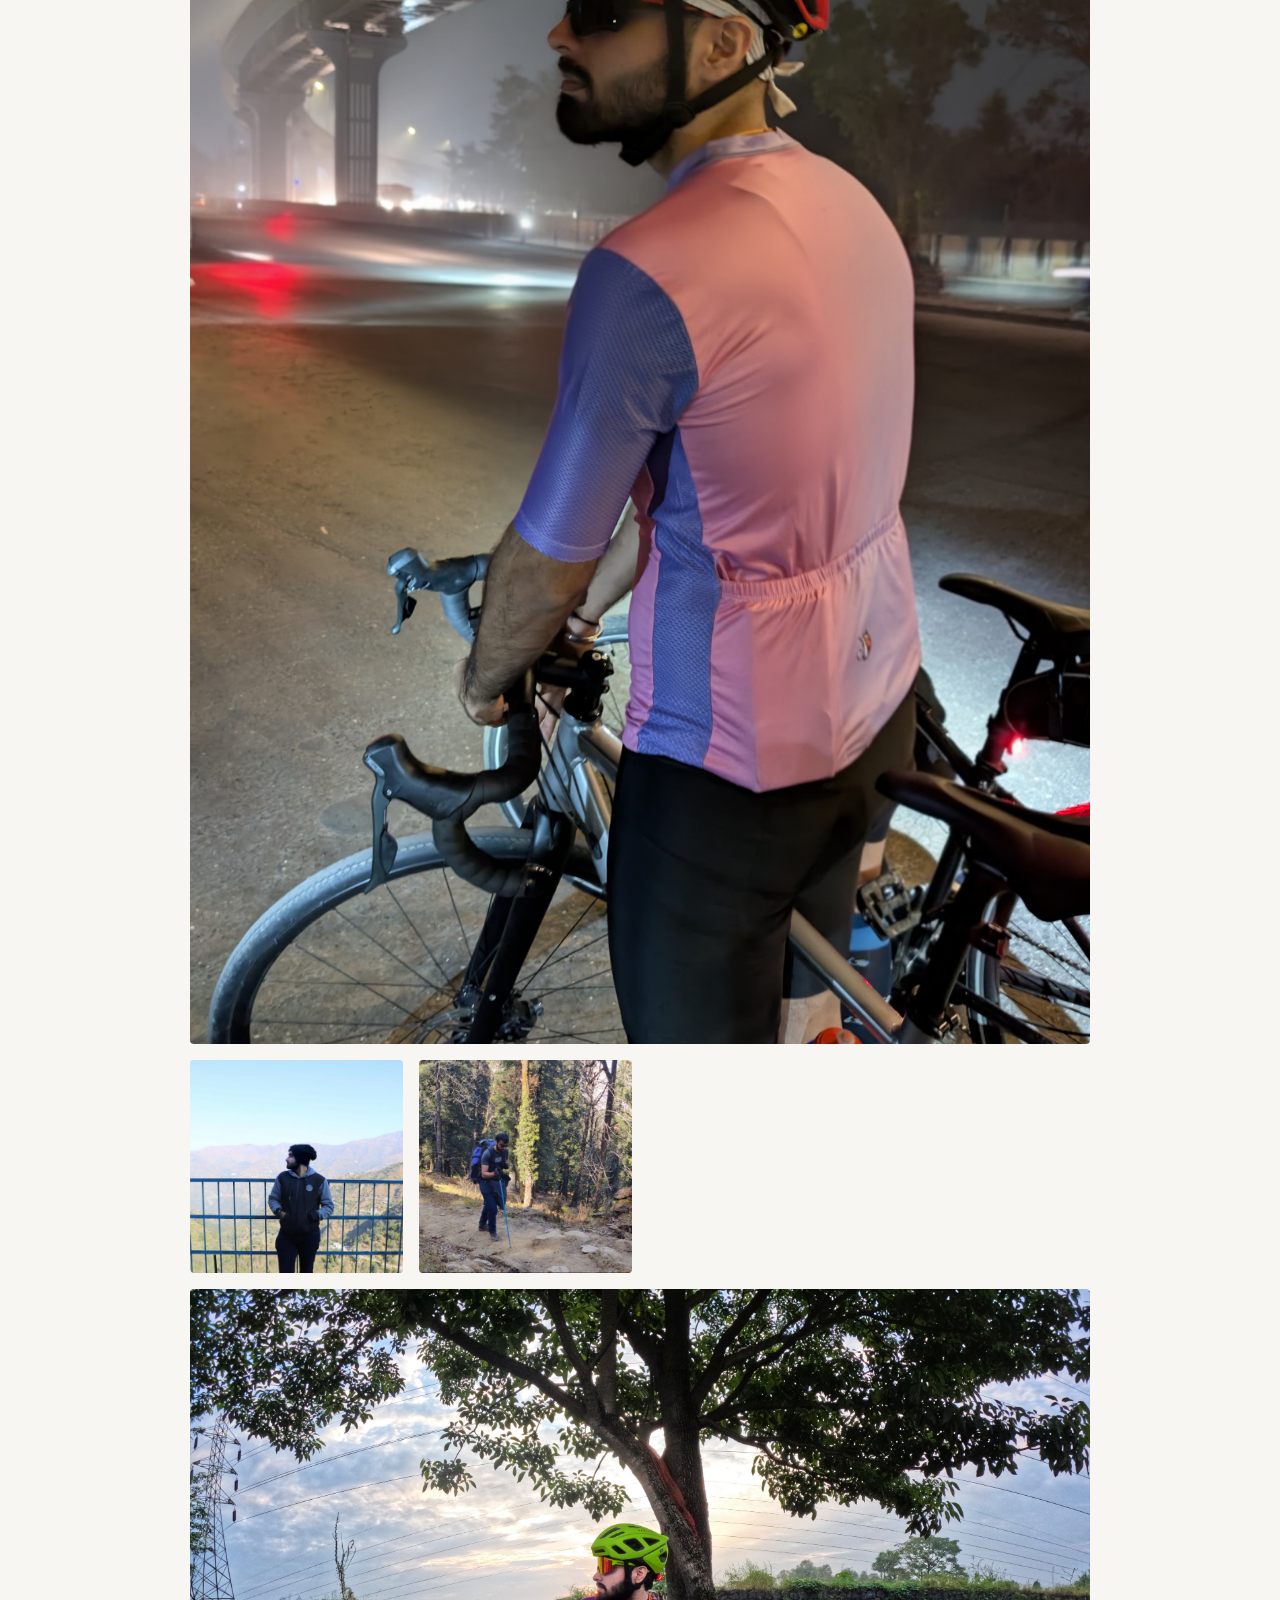
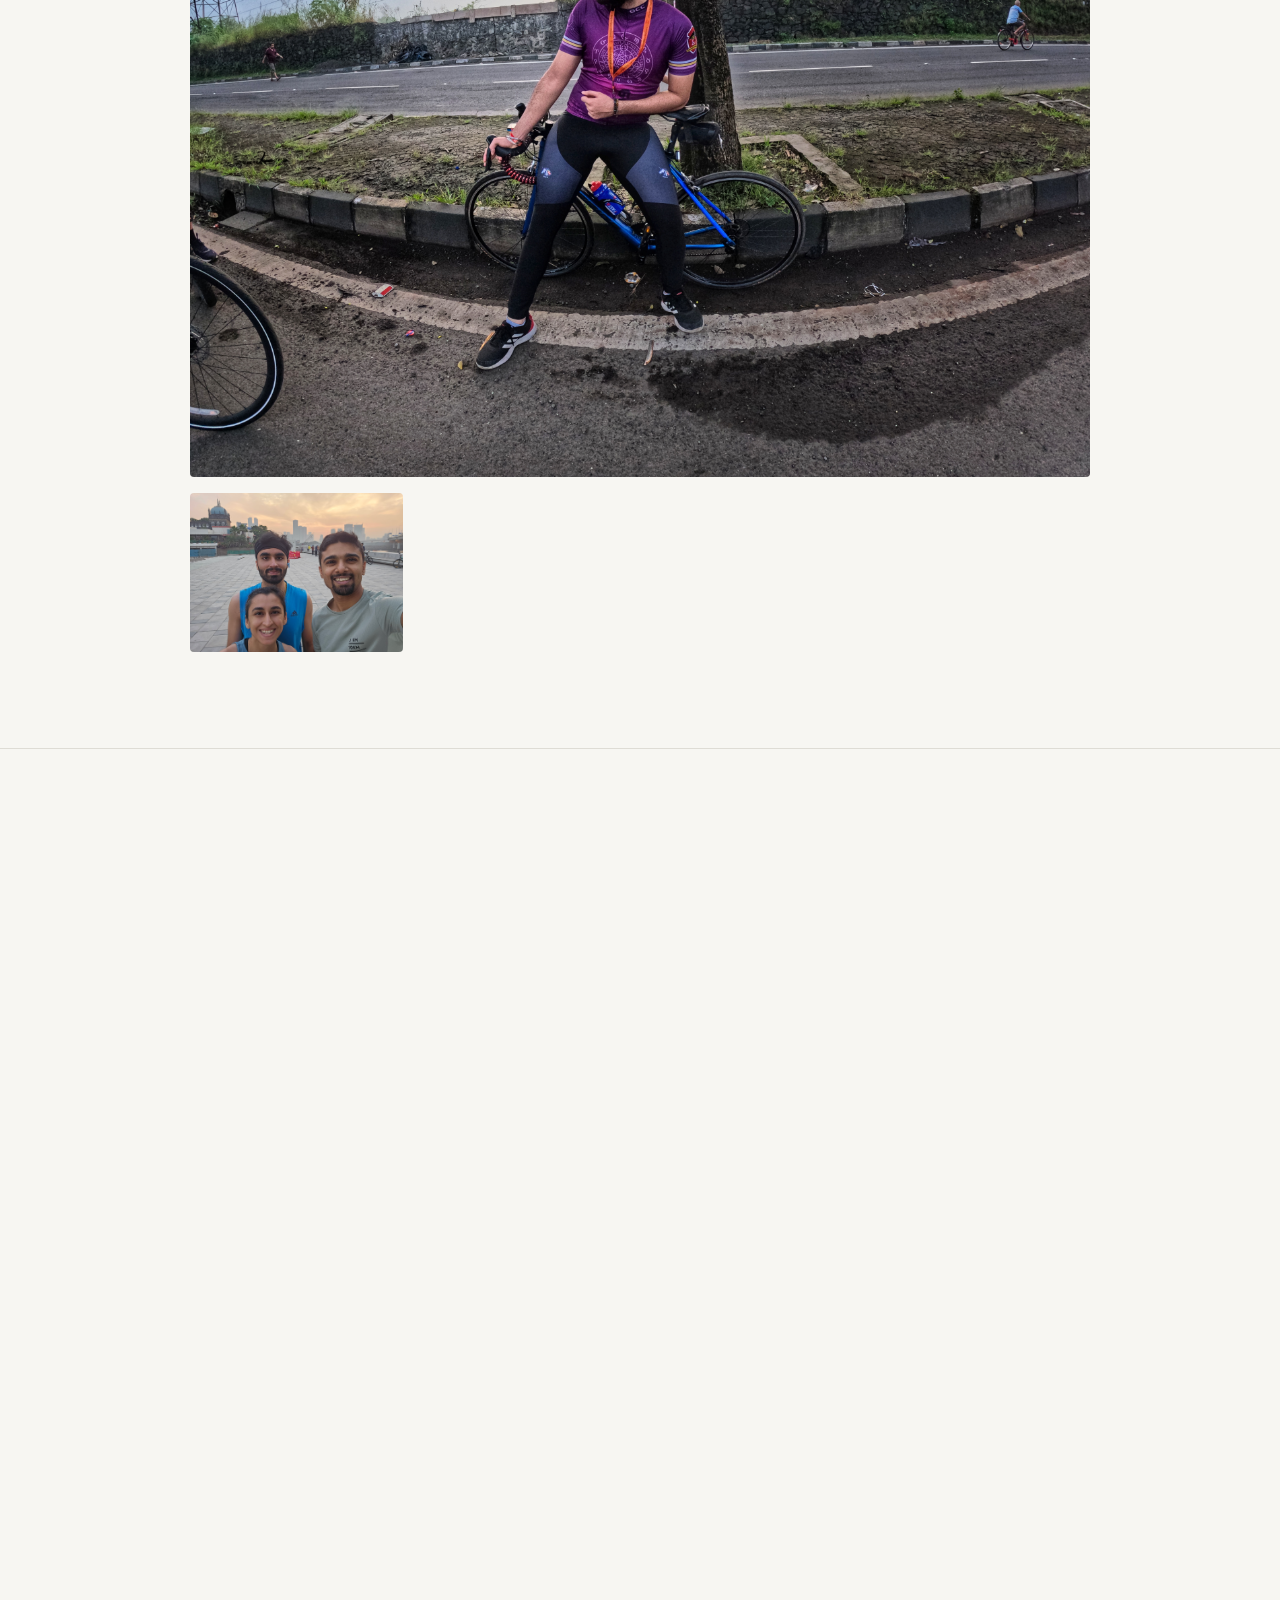
==== commit 351dae40: "Update personal narrative and adjust hero photo width for better responsiveness" ====
--- a/index.html
+++ b/index.html
@@ -47,7 +47,9 @@
         <img src="assets/images/File_004.jpg" alt="Viraj " loading="eager">
       </div>
 
-      <p class="hero-subline">A little about me and the things I enjoy.</p>
+      <p class="hero-subline">Most of my time goes into work and the things I'm trying to build. Outside of that, cycling has somehow become a pretty big part of my life.</p>
+
+      <p class="hero-subline">I don't document everything I do, but this is my attempt at putting together a few pieces of it.</p>
 
       <a href="#about" class="scroll-cue" aria-label="Scroll to explore">
         <span>Scroll to explore</span>
@@ -63,12 +65,16 @@
       <h2>About Me</h2>
 
       <p class="about-text">
-        I enjoy an active lifestyle and like learning new things, whether it's through
-        work, technology, or new experiences.
+        Most of my time goes into work and the things I'm trying to build. 
+        I work in textiles, and I enjoy figuring out how things work and how they can be done better.
       </p>
       <p class="about-text">
-        Outside work, I enjoy spending time with family and friends, travelling, and
-        keeping fit.
+        Outside of work, I spend a fair amount of time staying active. Cycling, running and the gym are usually part of my routine, 
+        and every now and then I try to get away from the usual routine for a trek or a trip.
+      </p>
+      <p class="about-text">
+        I'm probably more comfortable doing things than talking about myself, 
+        so this website is my attempt at putting together a few pieces of the life I spend most of my time living.
       </p>
     </div>
   </section>
@@ -190,7 +196,7 @@
   <!-- ================= FAMILY ================= -->
   <section class="section family" id="family">
     <div class="section-inner narrow fade-in">
-      <p class="eyebrow">The people I come from</p>
+      <p class="eyebrow">Some of my favourite people.</p>
       <h2>Family</h2>
 
       <div class="family-photo">
@@ -247,7 +253,7 @@
   <div class="section-inner narrow fade-in">
     <p class="closing-name">Viraj Hurbada</p>
     <p class="closing-tagline">Business &middot; Technology &middot; Fitness</p>
-    <p class="closing-thanks">Thank you for visiting.</p>
+    <p class="closing-thanks">That's me, at least the version I've managed to put on a website.</p>
   </div>
 </footer>
 
--- a/style.css
+++ b/style.css
@@ -252,7 +252,7 @@
 }
 
 .hero-photo {
-  width: min(220px, 65vw);
+  width: min(320px, 78vw);
   margin: 0 auto var(--space-md);
   border-radius: 4px;
   overflow: hidden;
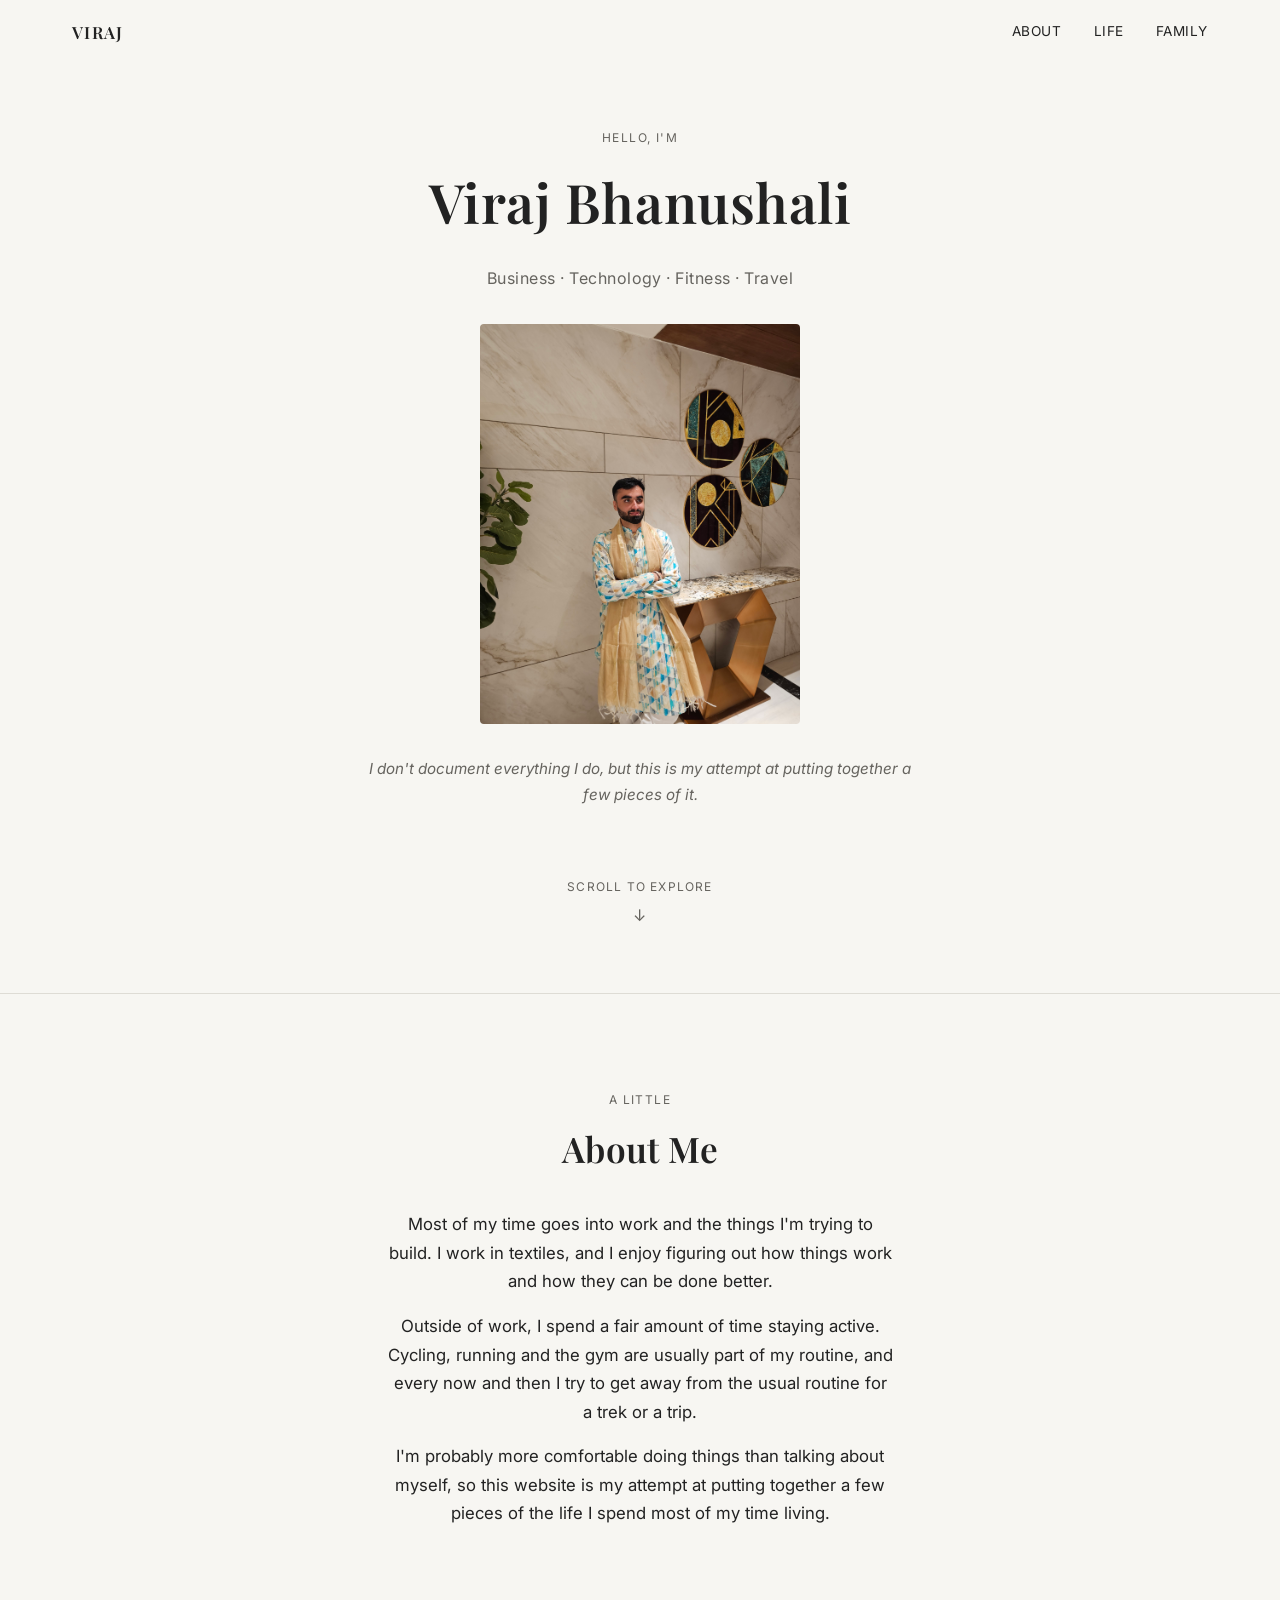
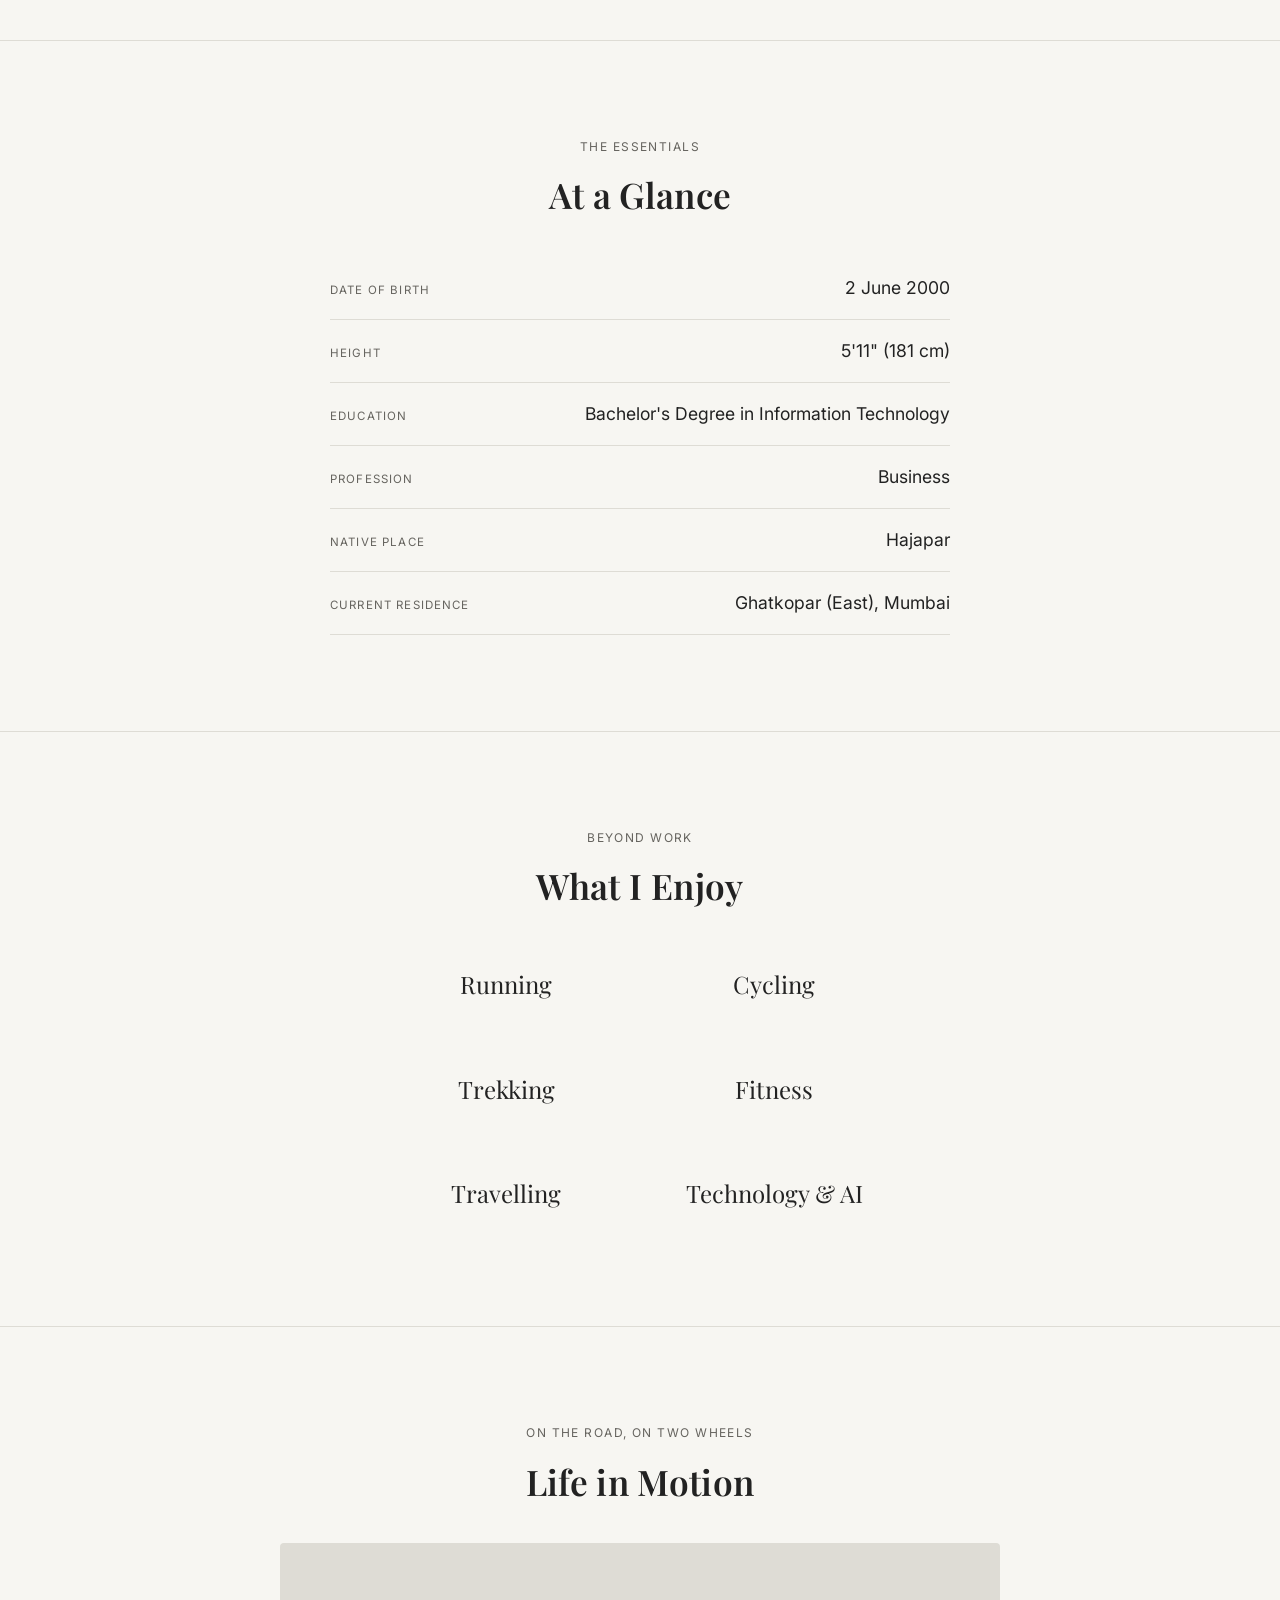
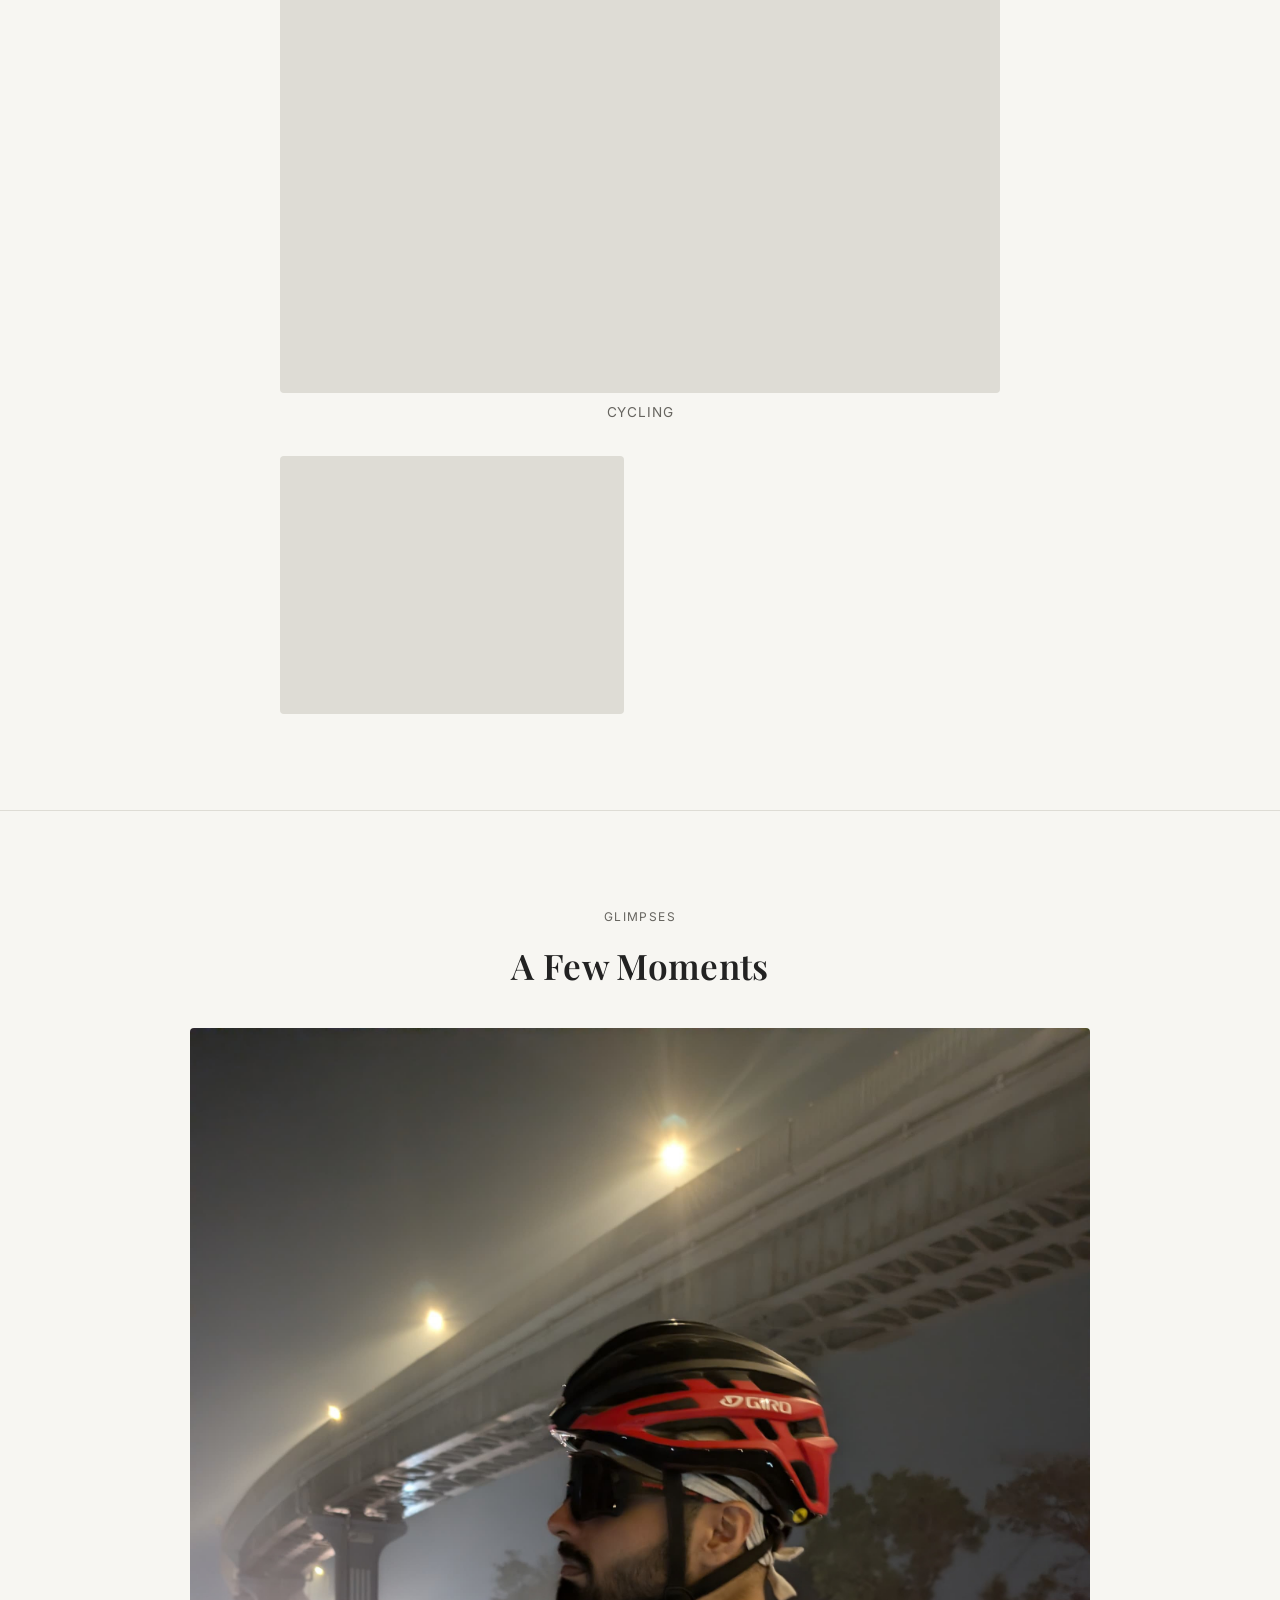
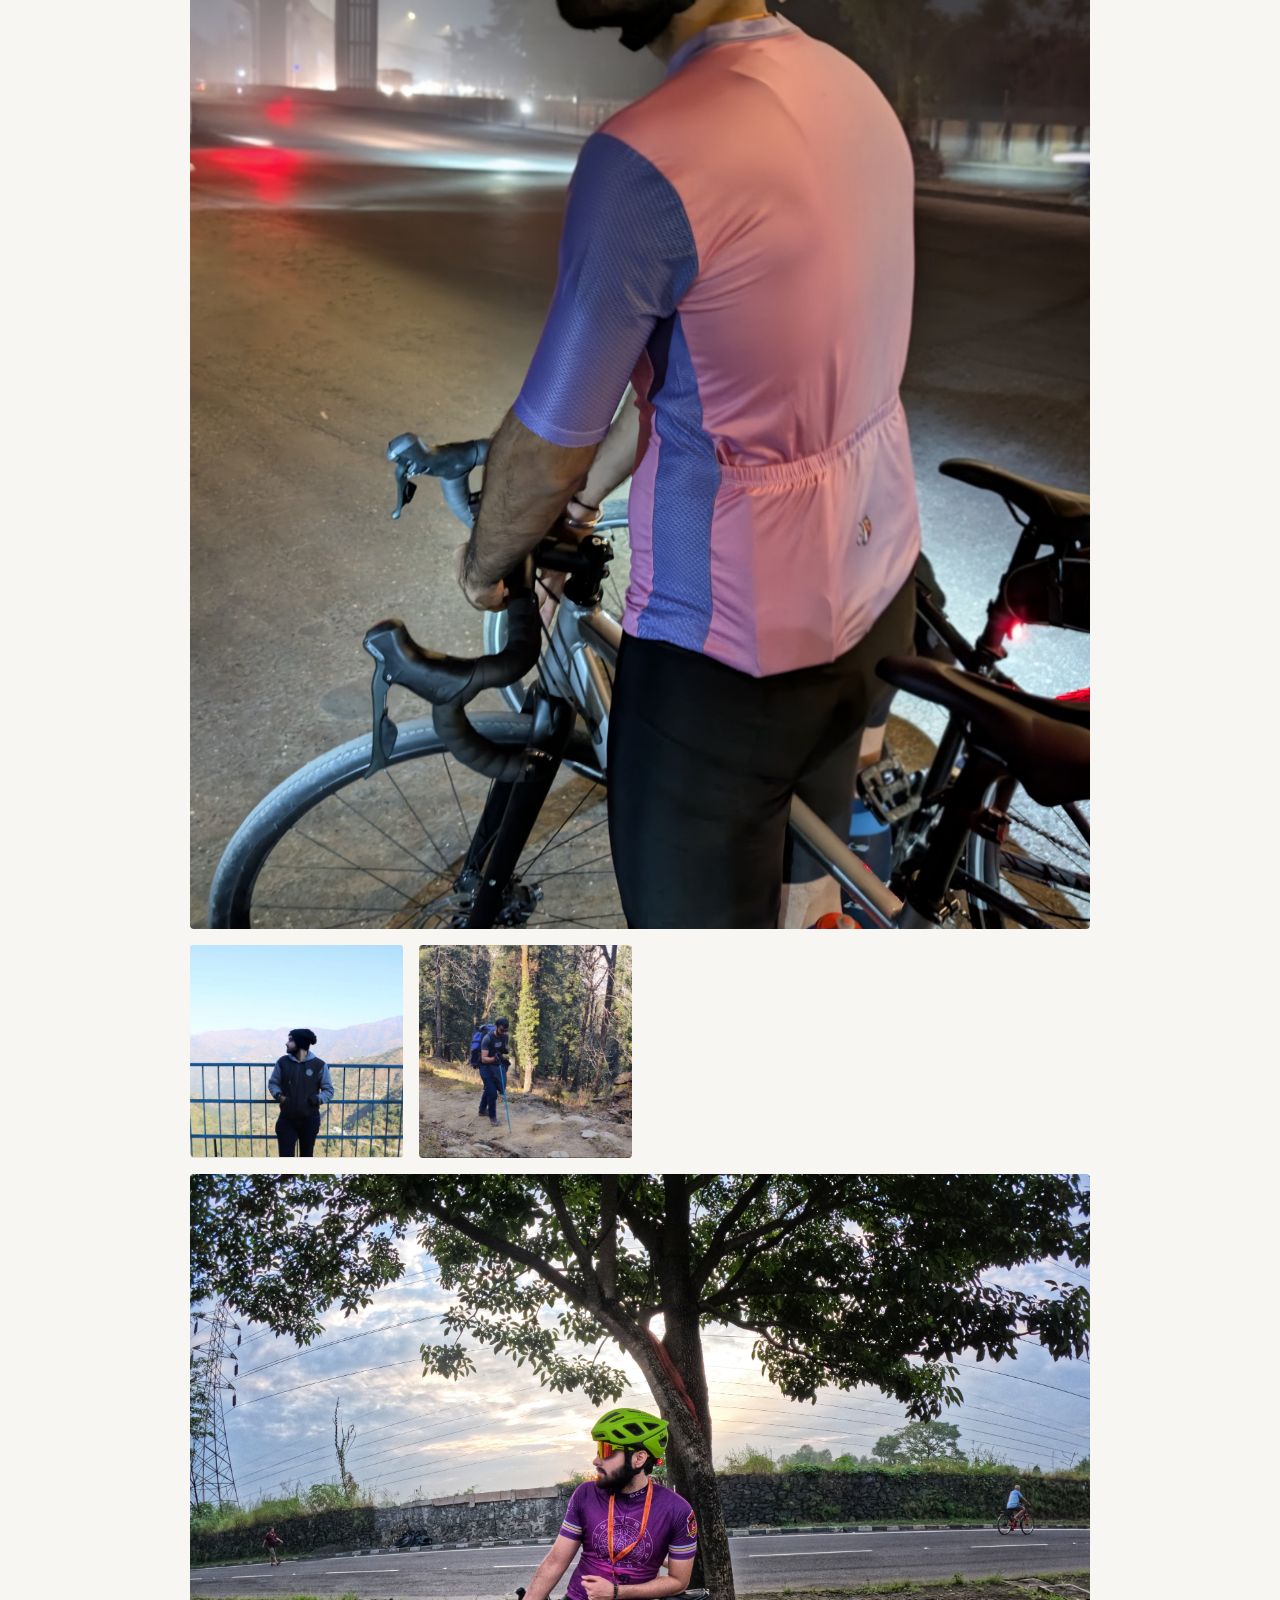
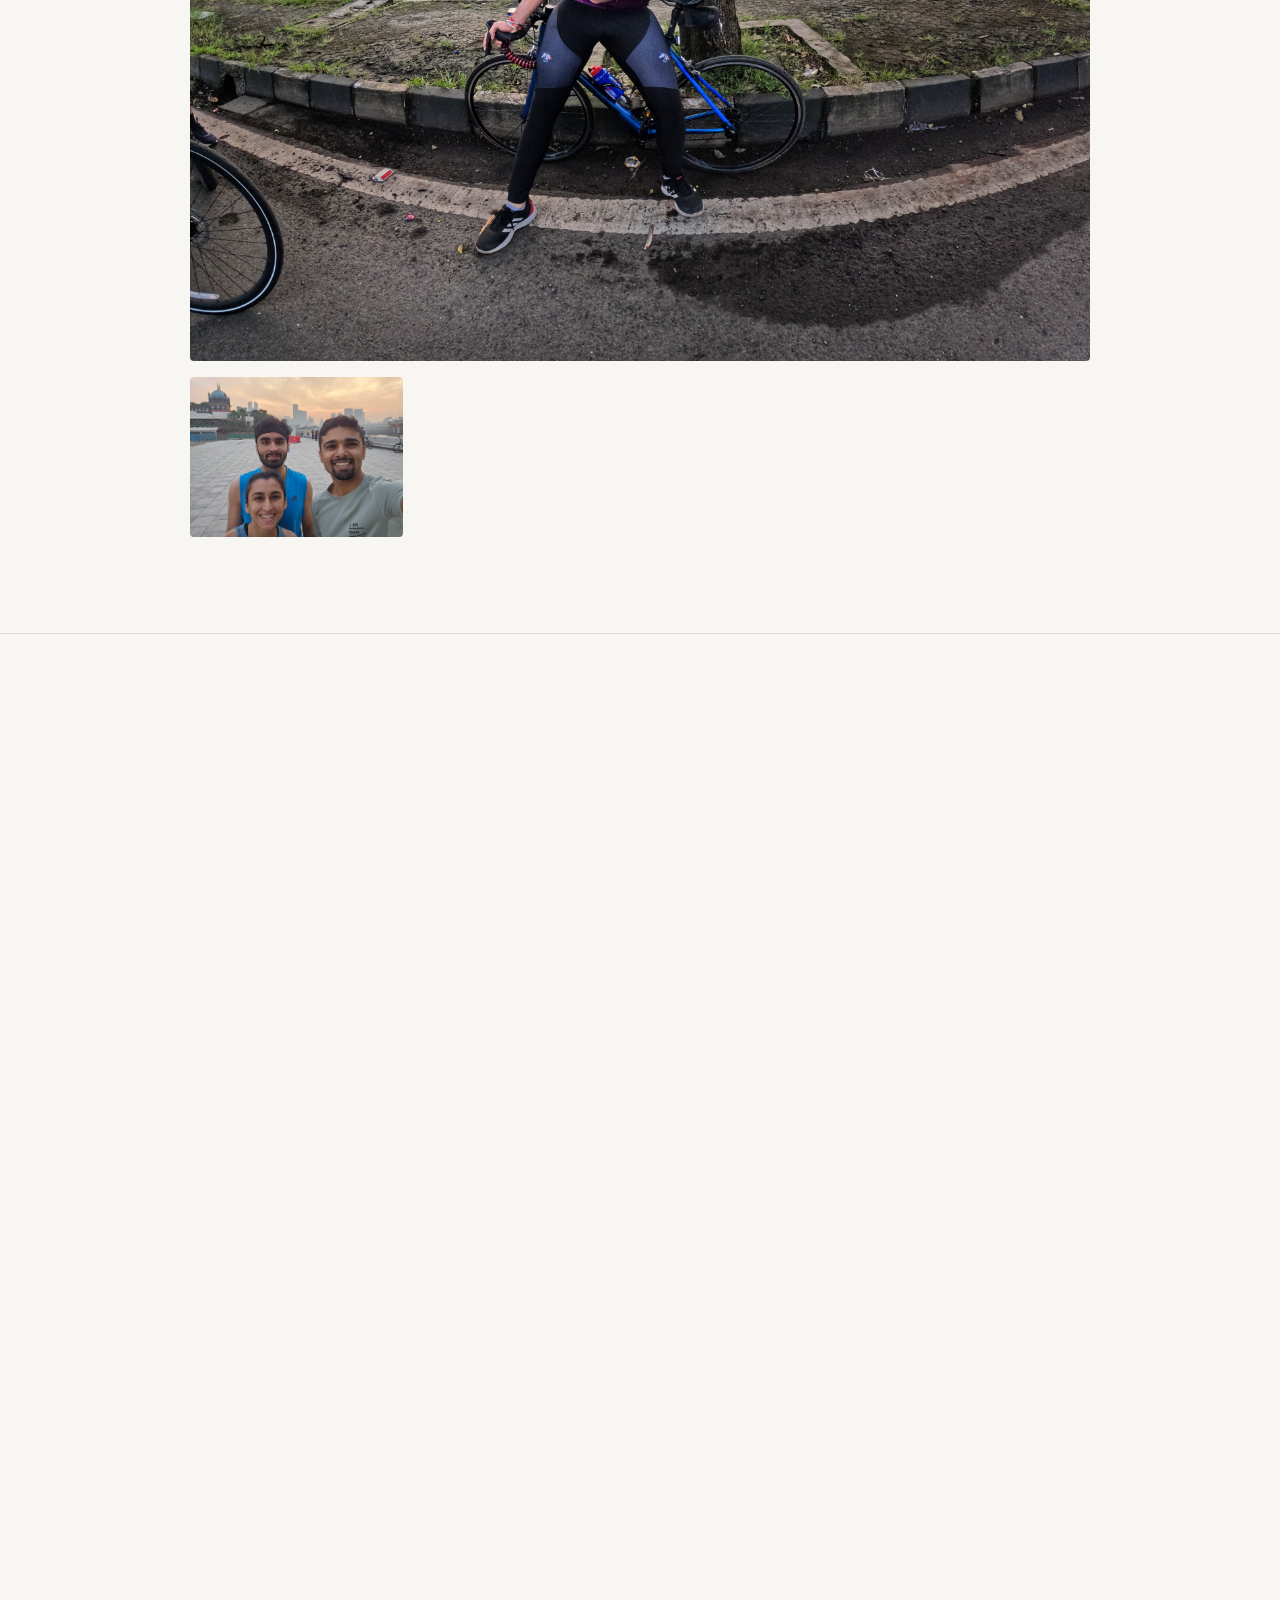
==== commit 002aba7f: "Comment out the original hero subline for clarity and focus on current narrative" ====
--- a/index.html
+++ b/index.html
@@ -47,7 +47,7 @@
         <img src="assets/images/File_004.jpg" alt="Viraj " loading="eager">
       </div>
 
-      <p class="hero-subline">Most of my time goes into work and the things I'm trying to build. Outside of that, cycling has somehow become a pretty big part of my life.</p>
+      <!-- <p class="hero-subline">Most of my time goes into work and the things I'm trying to build. Outside of that, cycling has somehow become a pretty big part of my life.</p> -->
 
       <p class="hero-subline">I don't document everything I do, but this is my attempt at putting together a few pieces of it.</p>
 
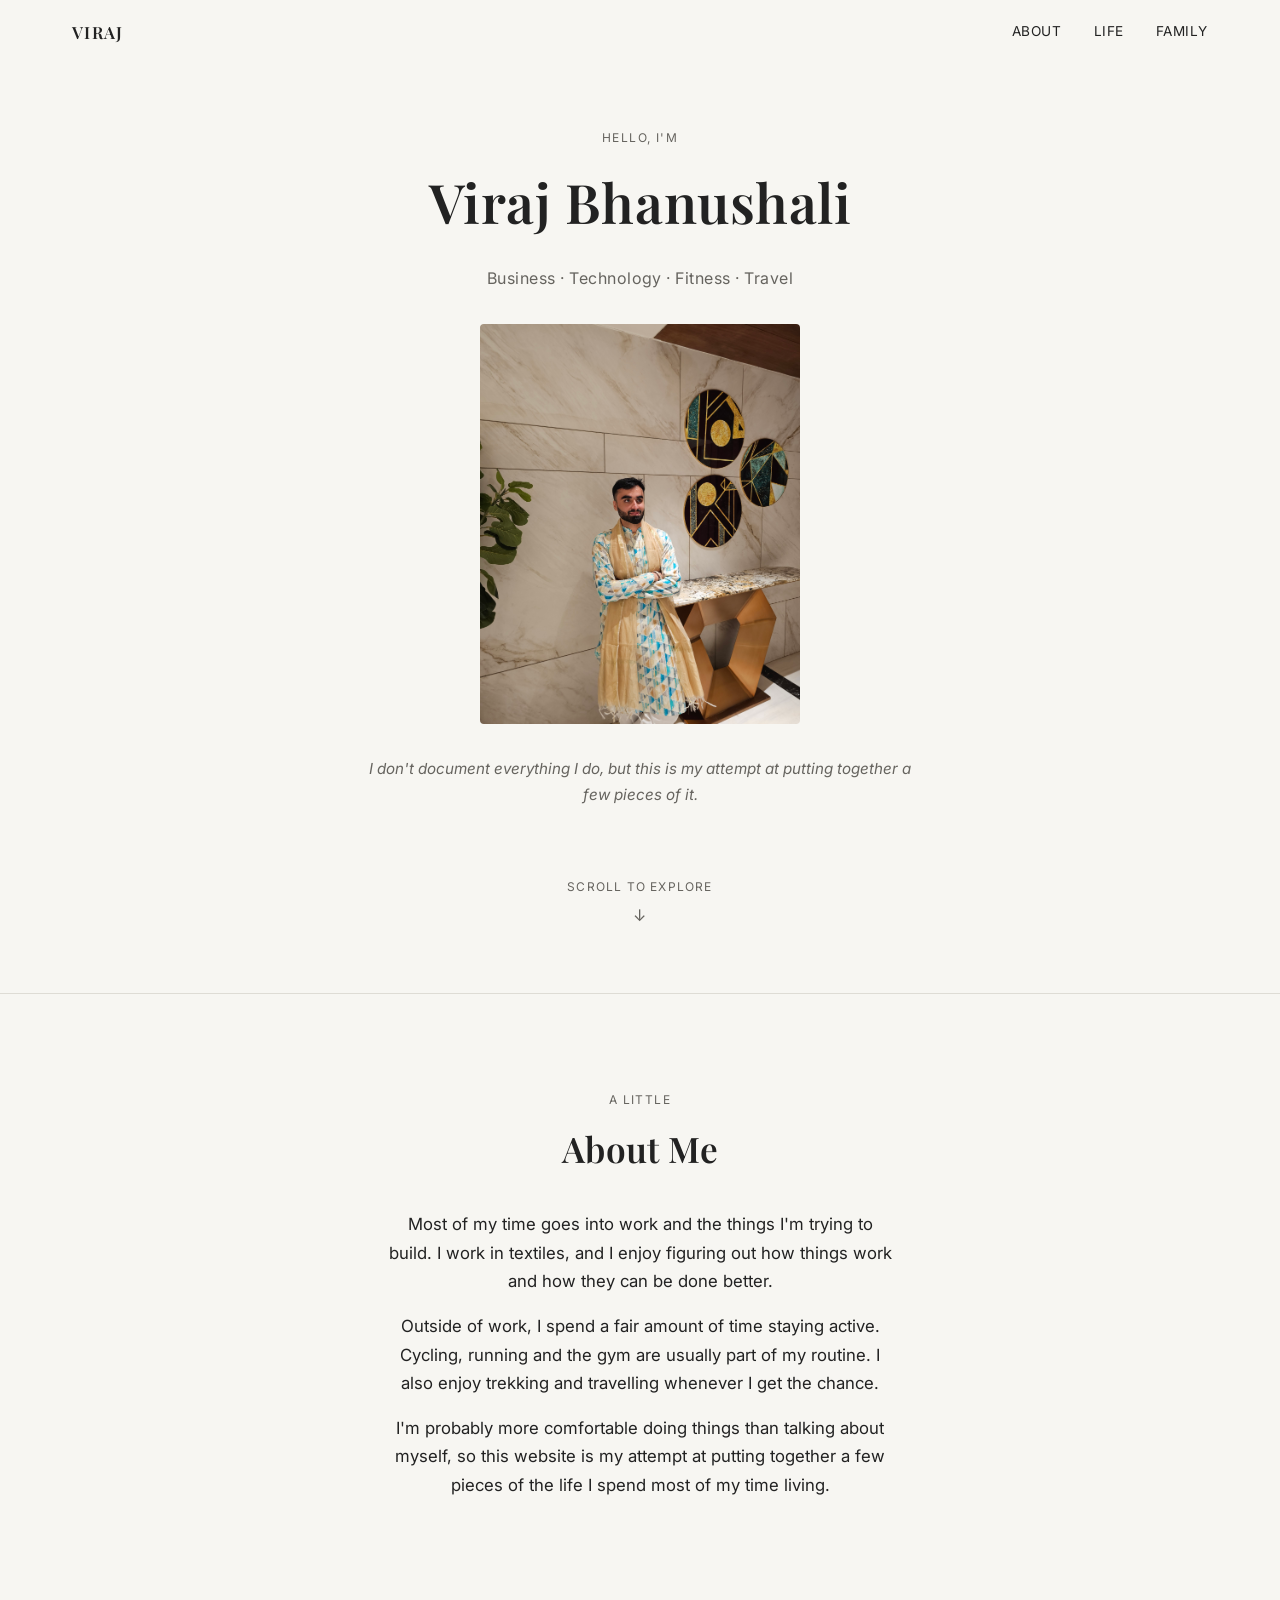
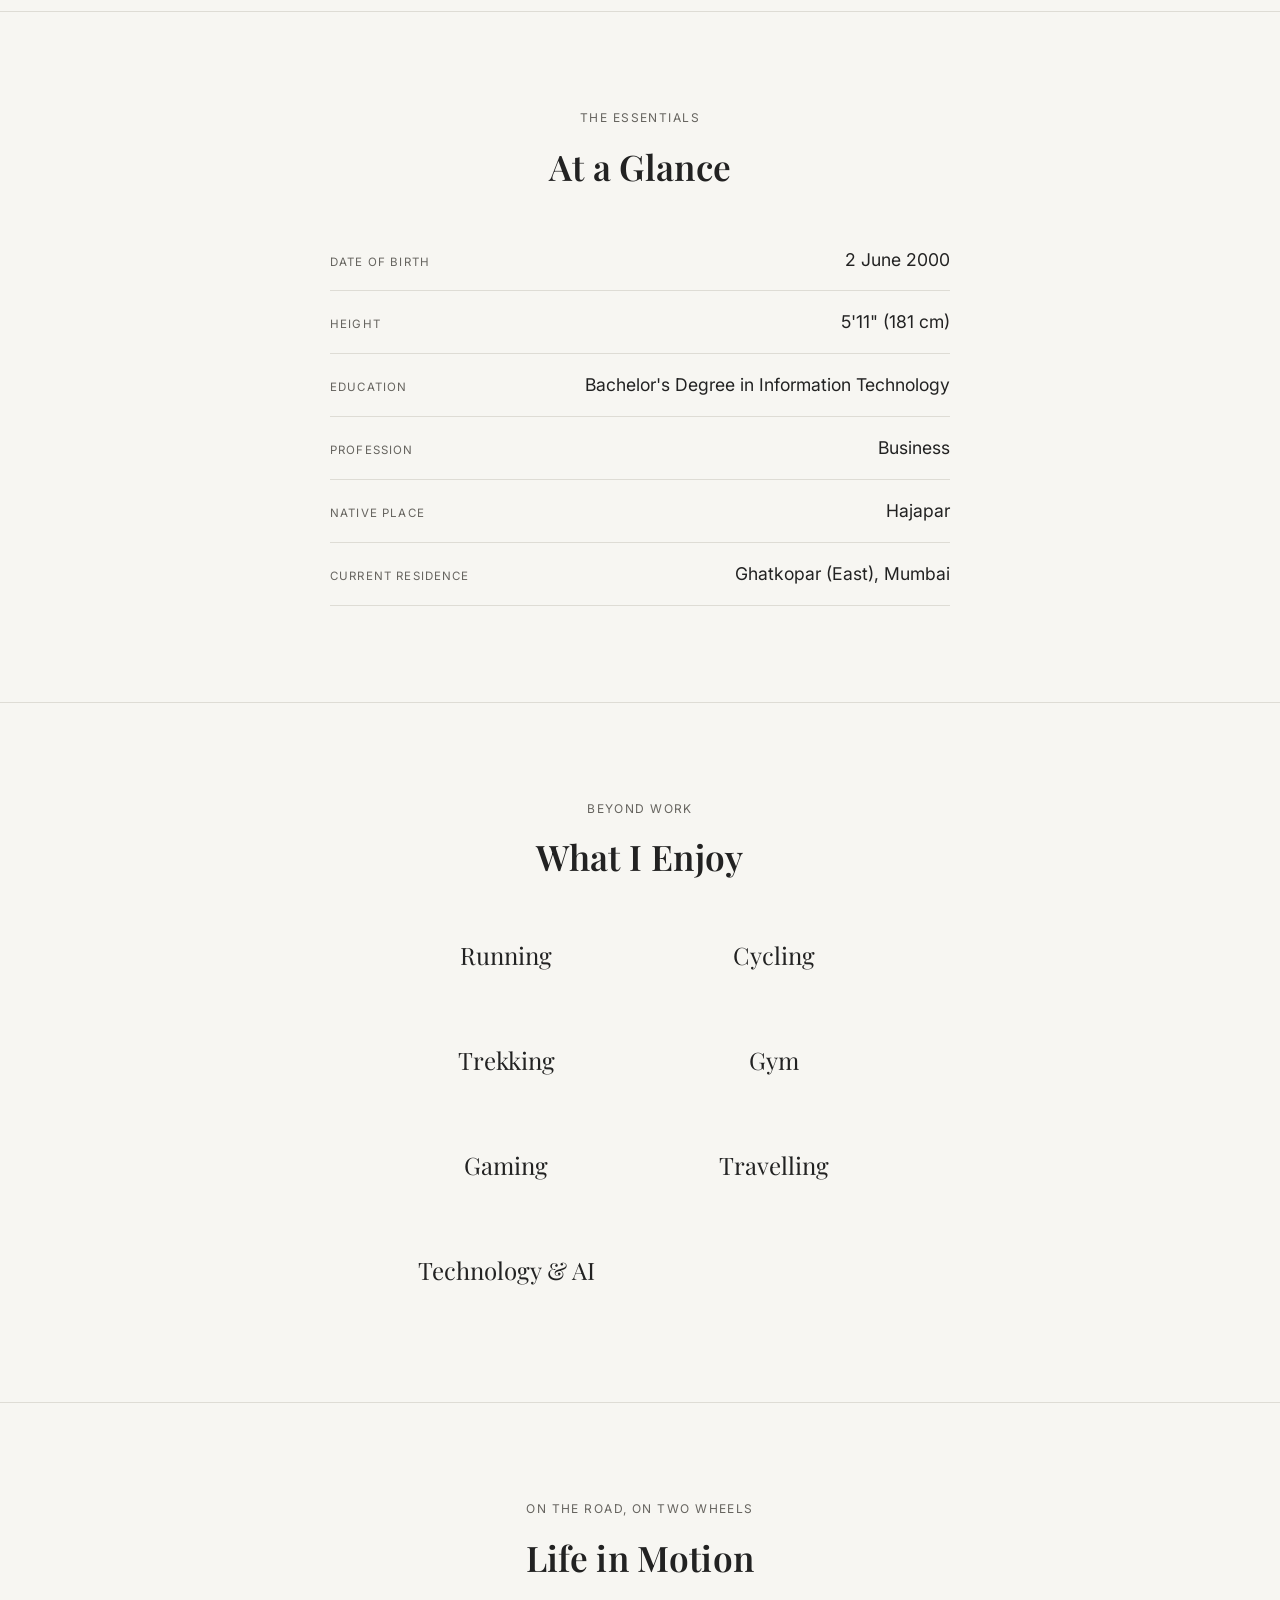
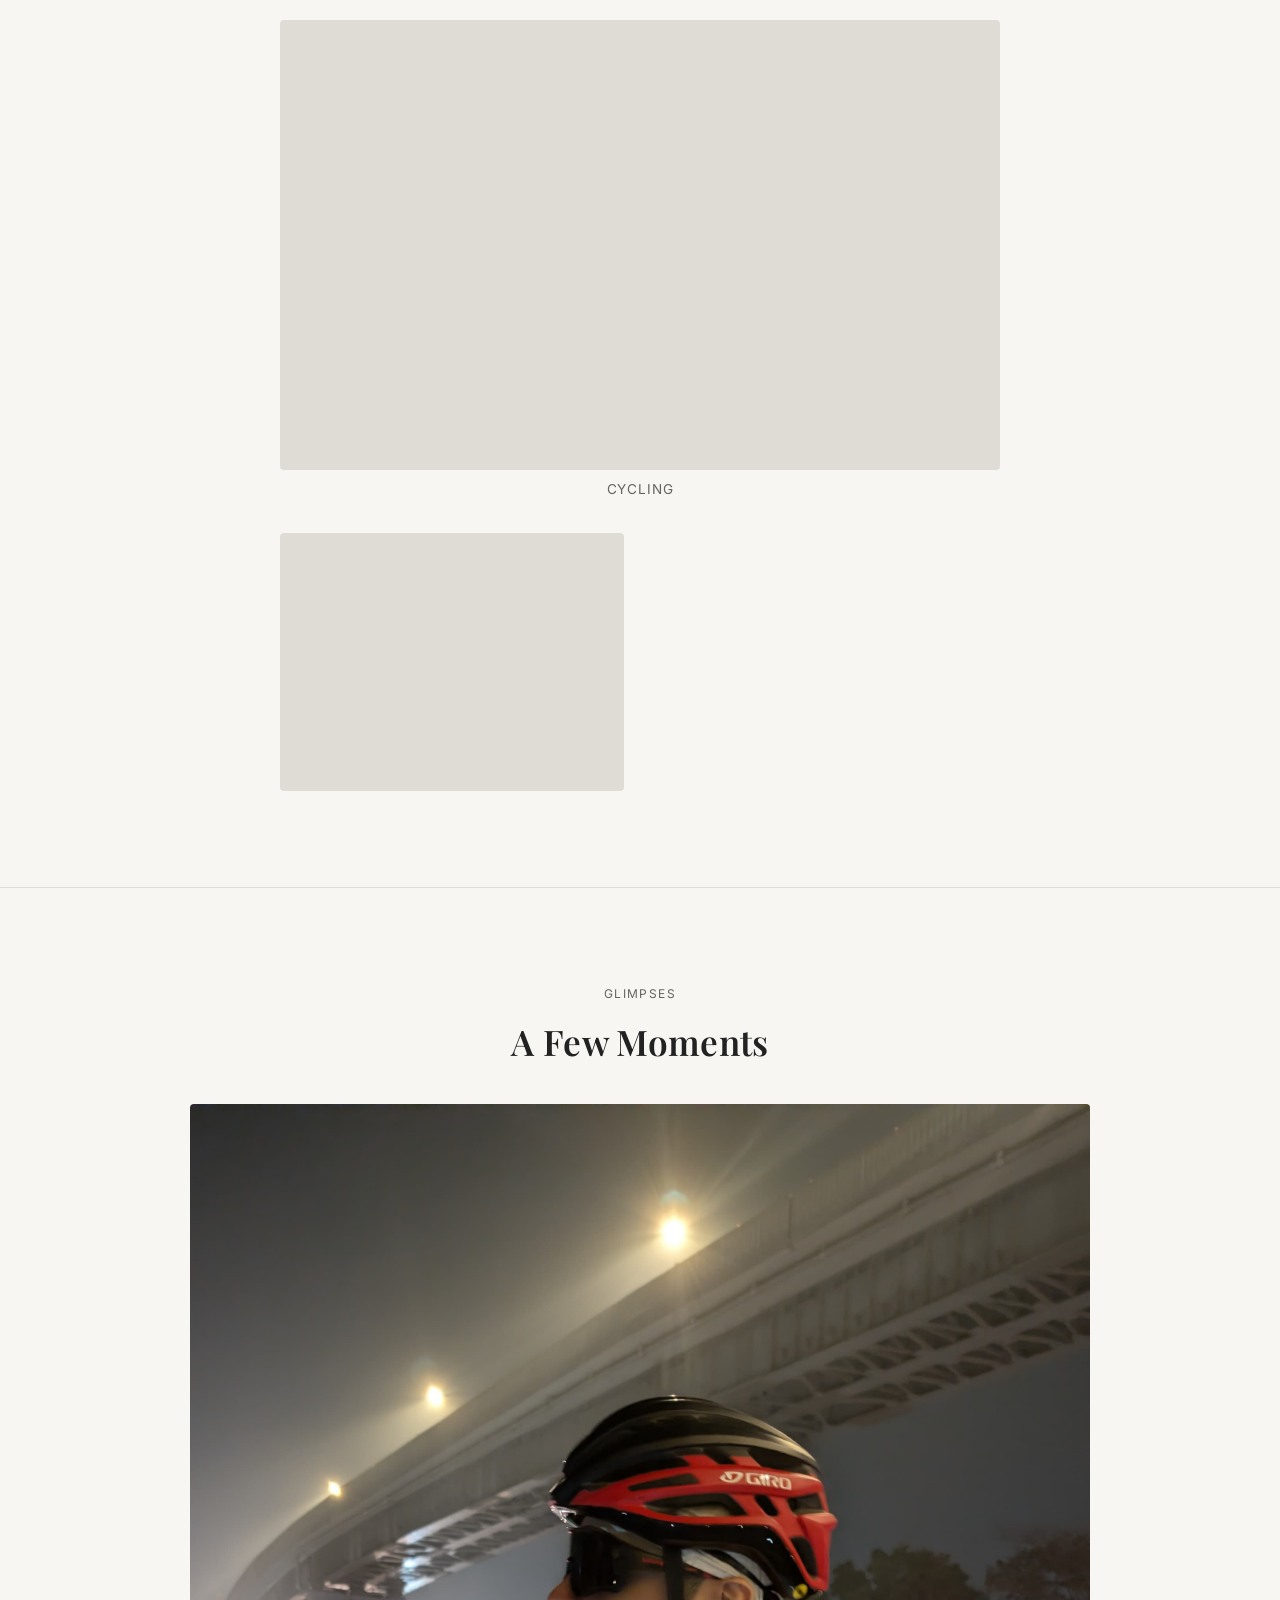
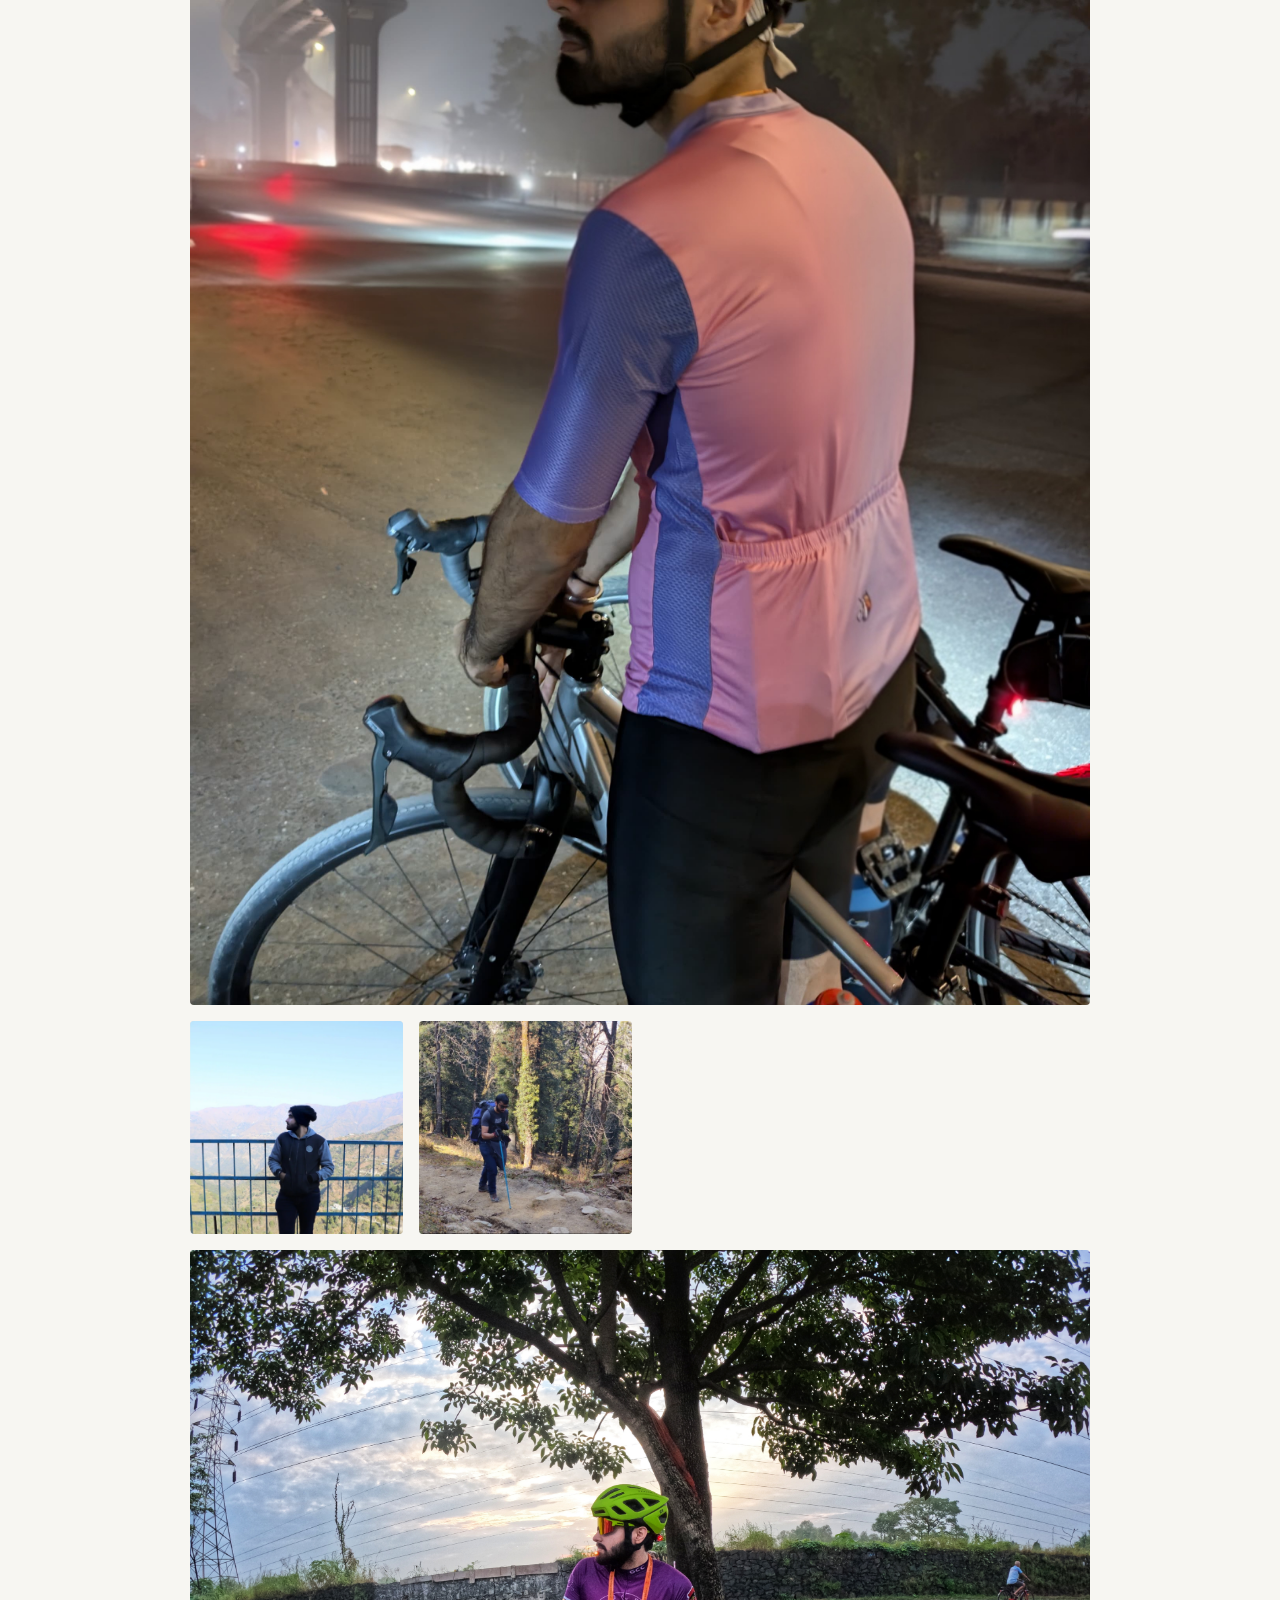
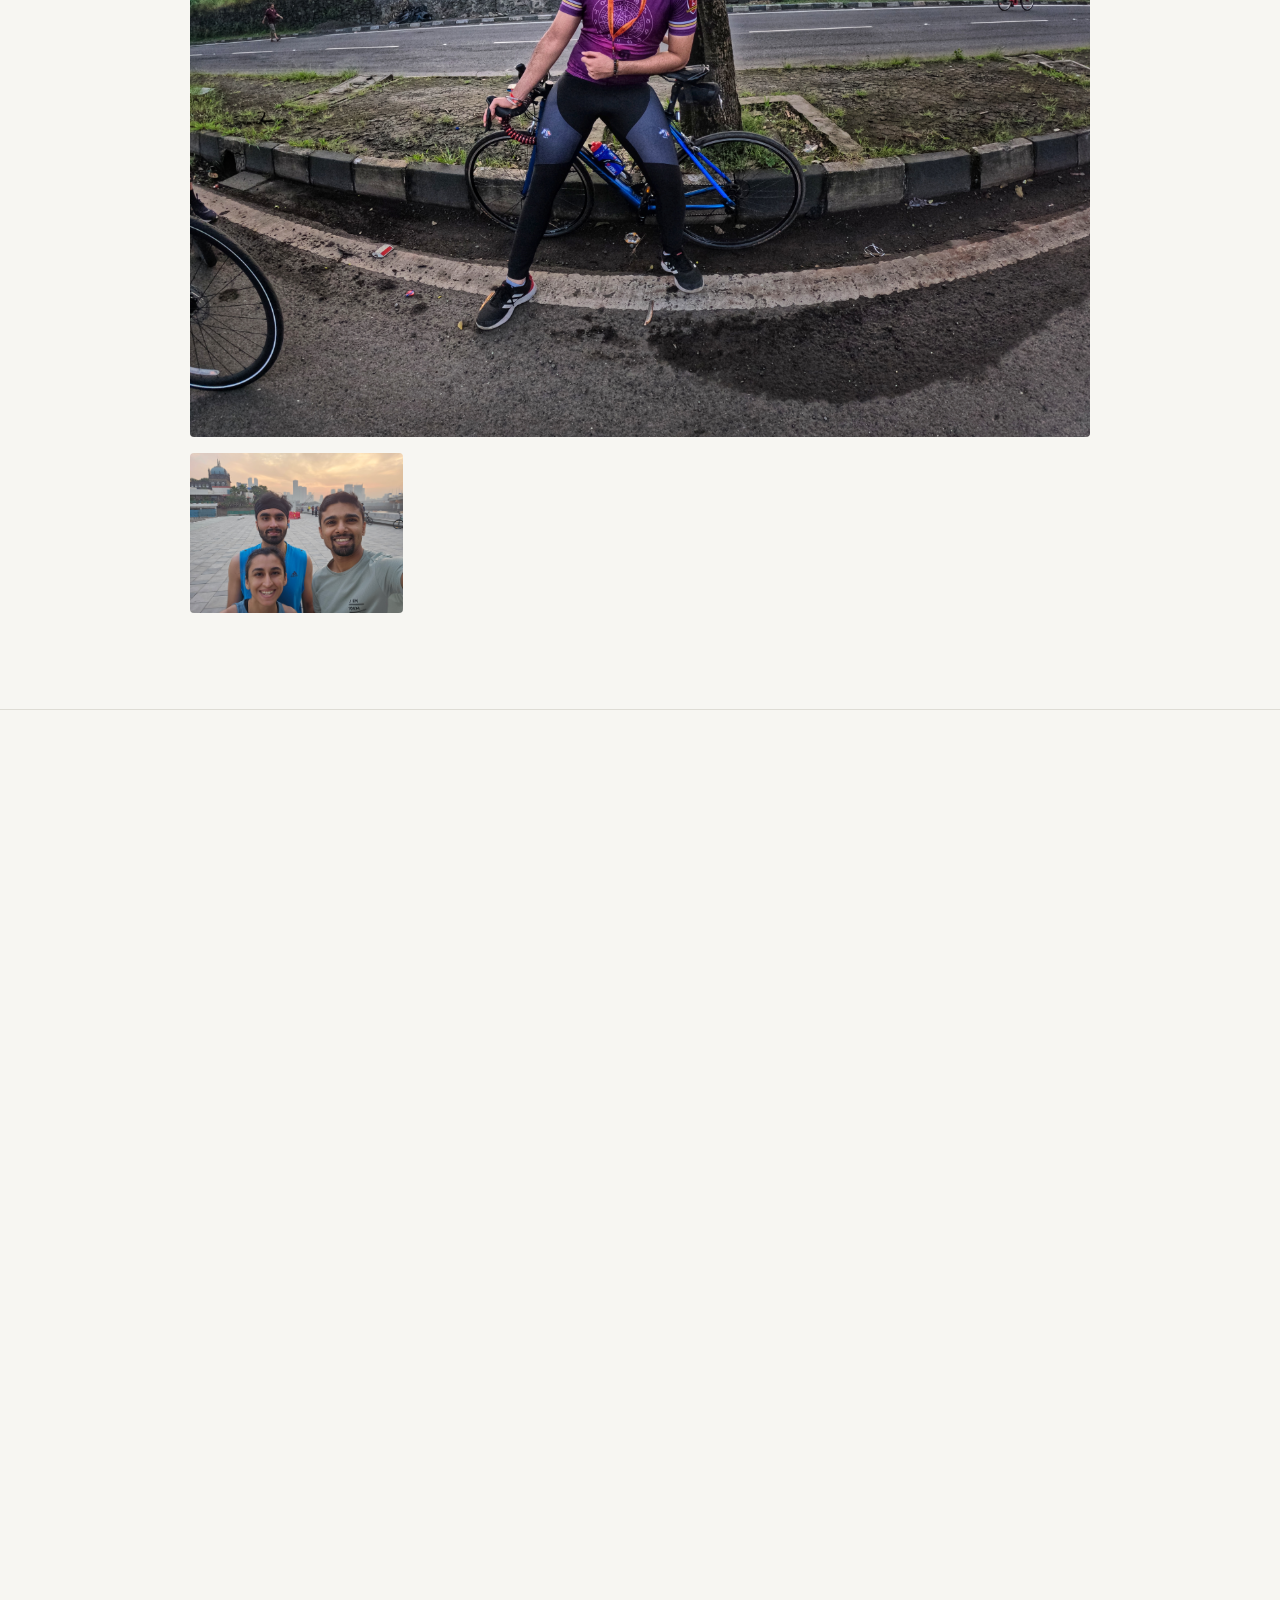
==== commit beb93fed: "Update personal narrative for clarity and add gaming to interests" ====
--- a/index.html
+++ b/index.html
@@ -69,8 +69,8 @@
         I work in textiles, and I enjoy figuring out how things work and how they can be done better.
       </p>
       <p class="about-text">
-        Outside of work, I spend a fair amount of time staying active. Cycling, running and the gym are usually part of my routine, 
-        and every now and then I try to get away from the usual routine for a trek or a trip.
+        Outside of work, I spend a fair amount of time staying active. Cycling, running and the gym are usually part of my routine. 
+        I also enjoy trekking and travelling whenever I get the chance.
       </p>
       <p class="about-text">
         I'm probably more comfortable doing things than talking about myself, 
@@ -124,7 +124,8 @@
         <li>Running</li>
         <li>Cycling</li>
         <li>Trekking</li>
-        <li>Fitness</li>
+        <li>Gym</li>
+        <li>Gaming</li>
         <li>Travelling</li>
         <li>Technology &amp; AI</li>
       </ul>
